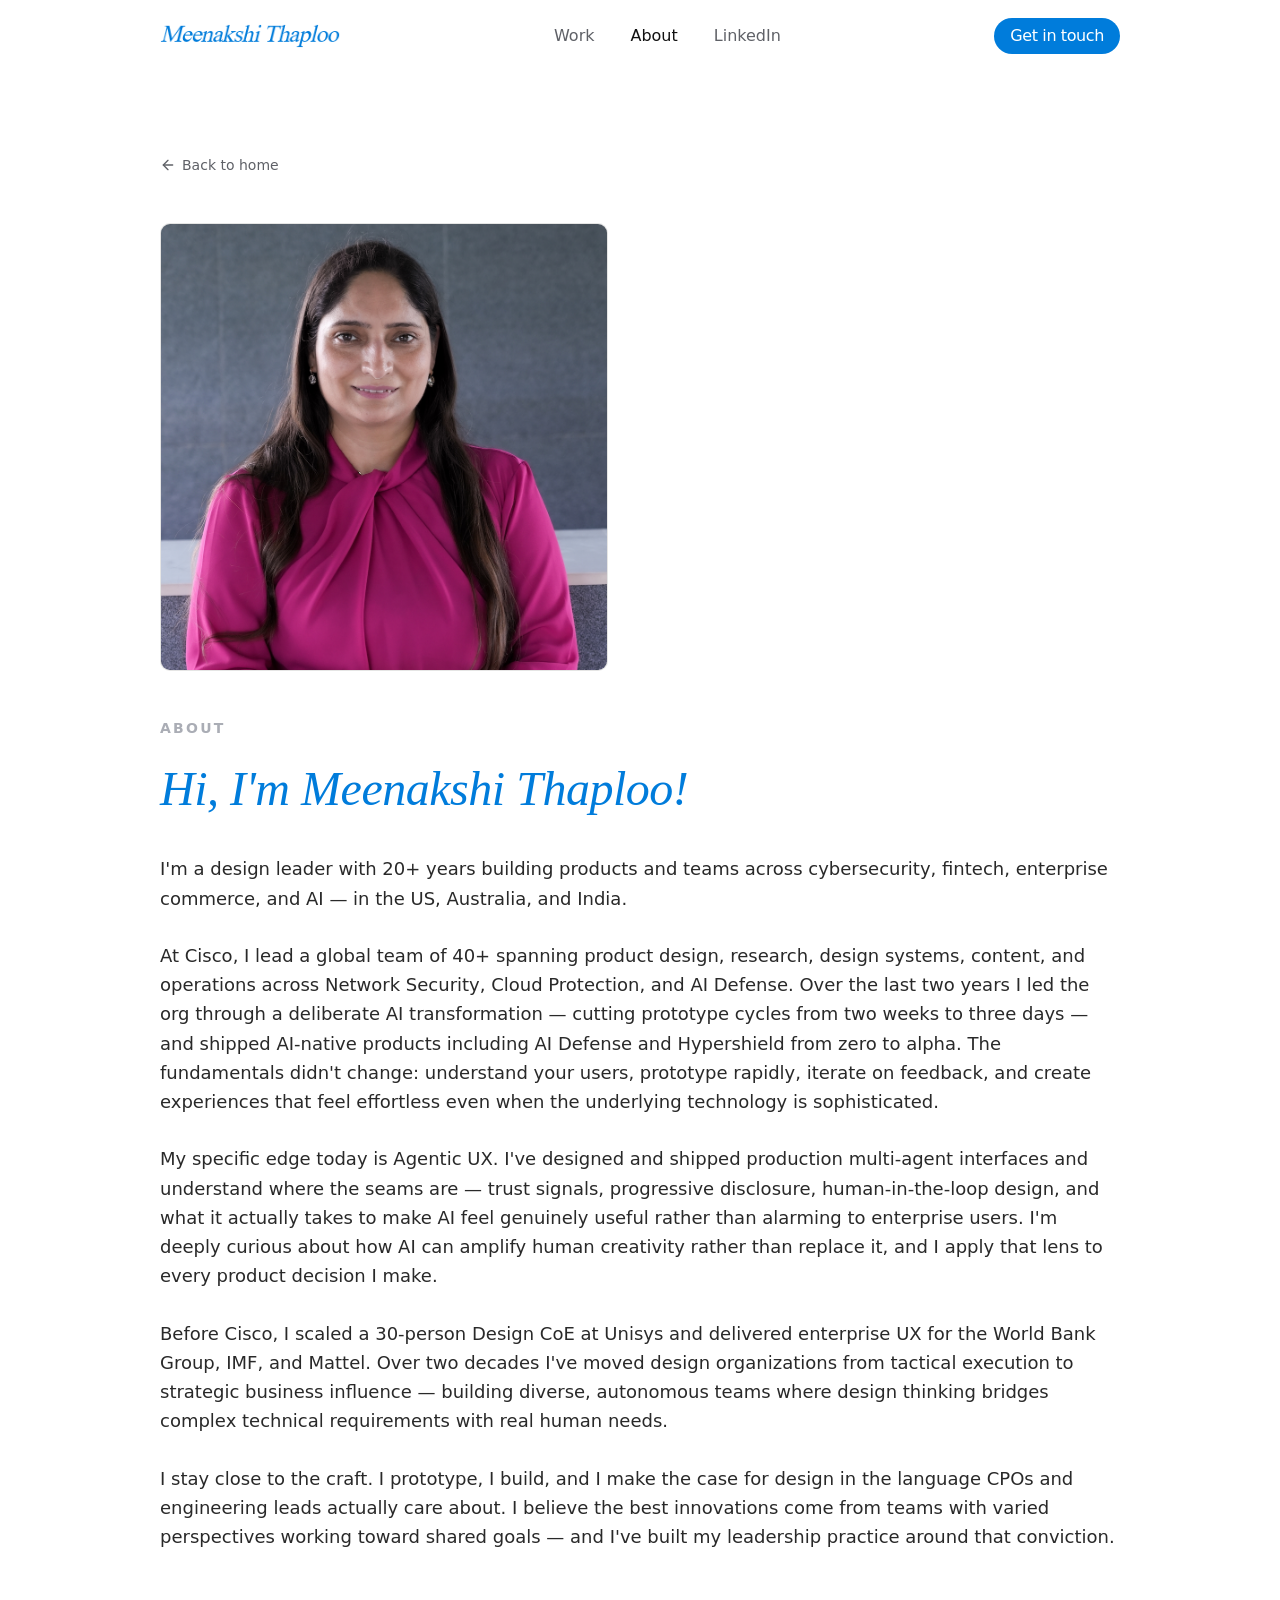
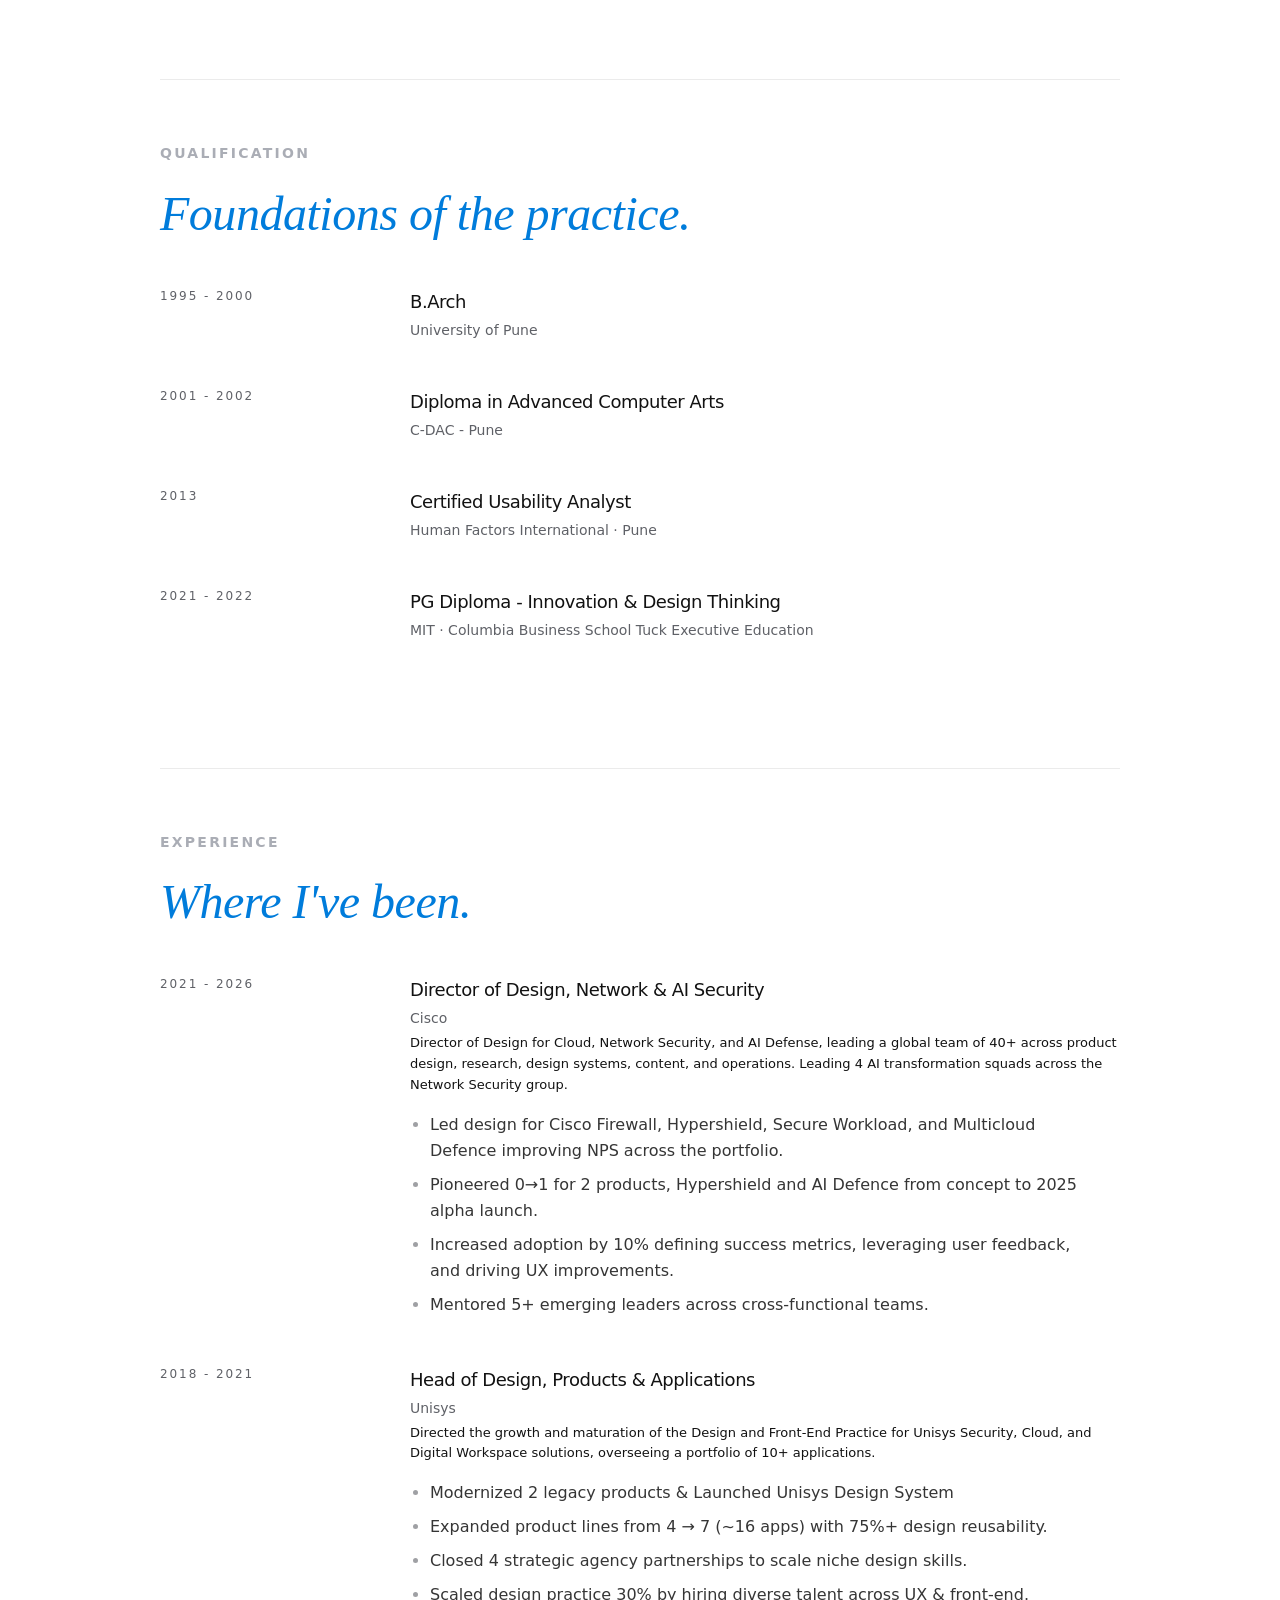
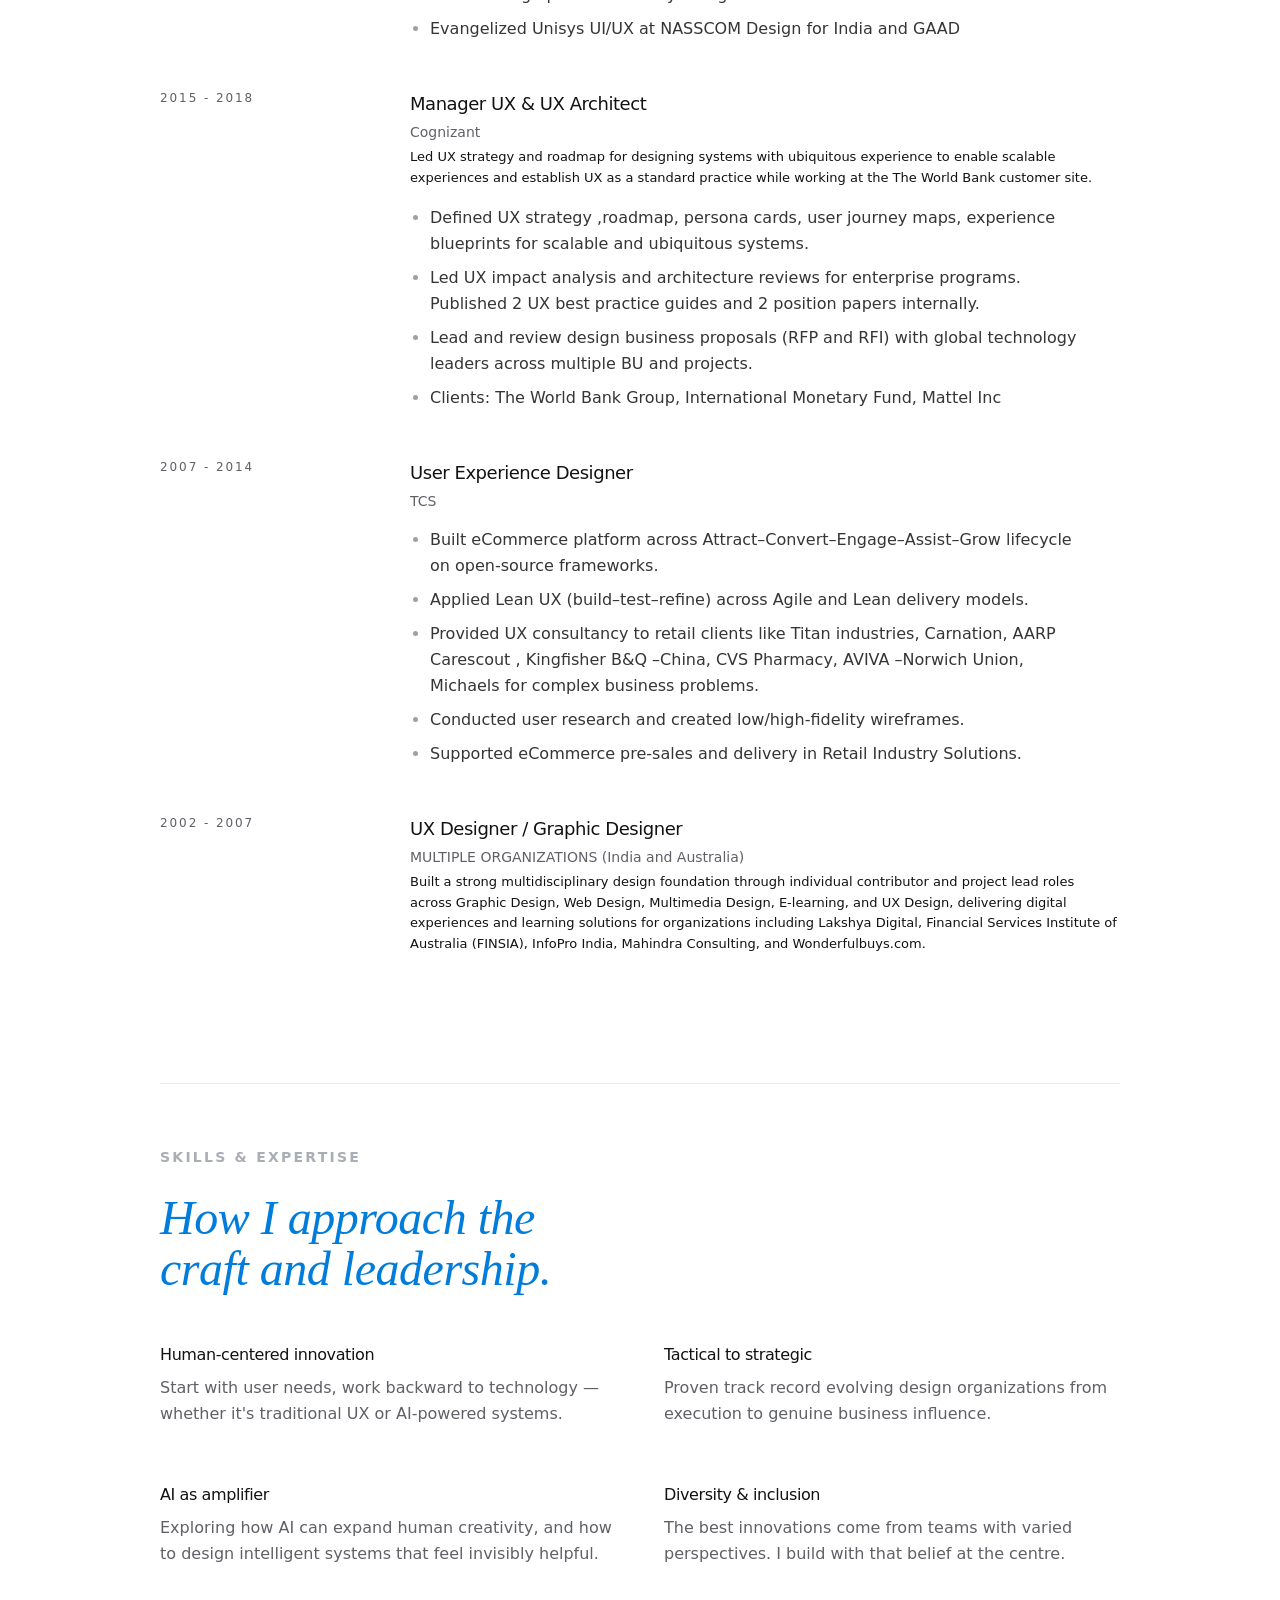
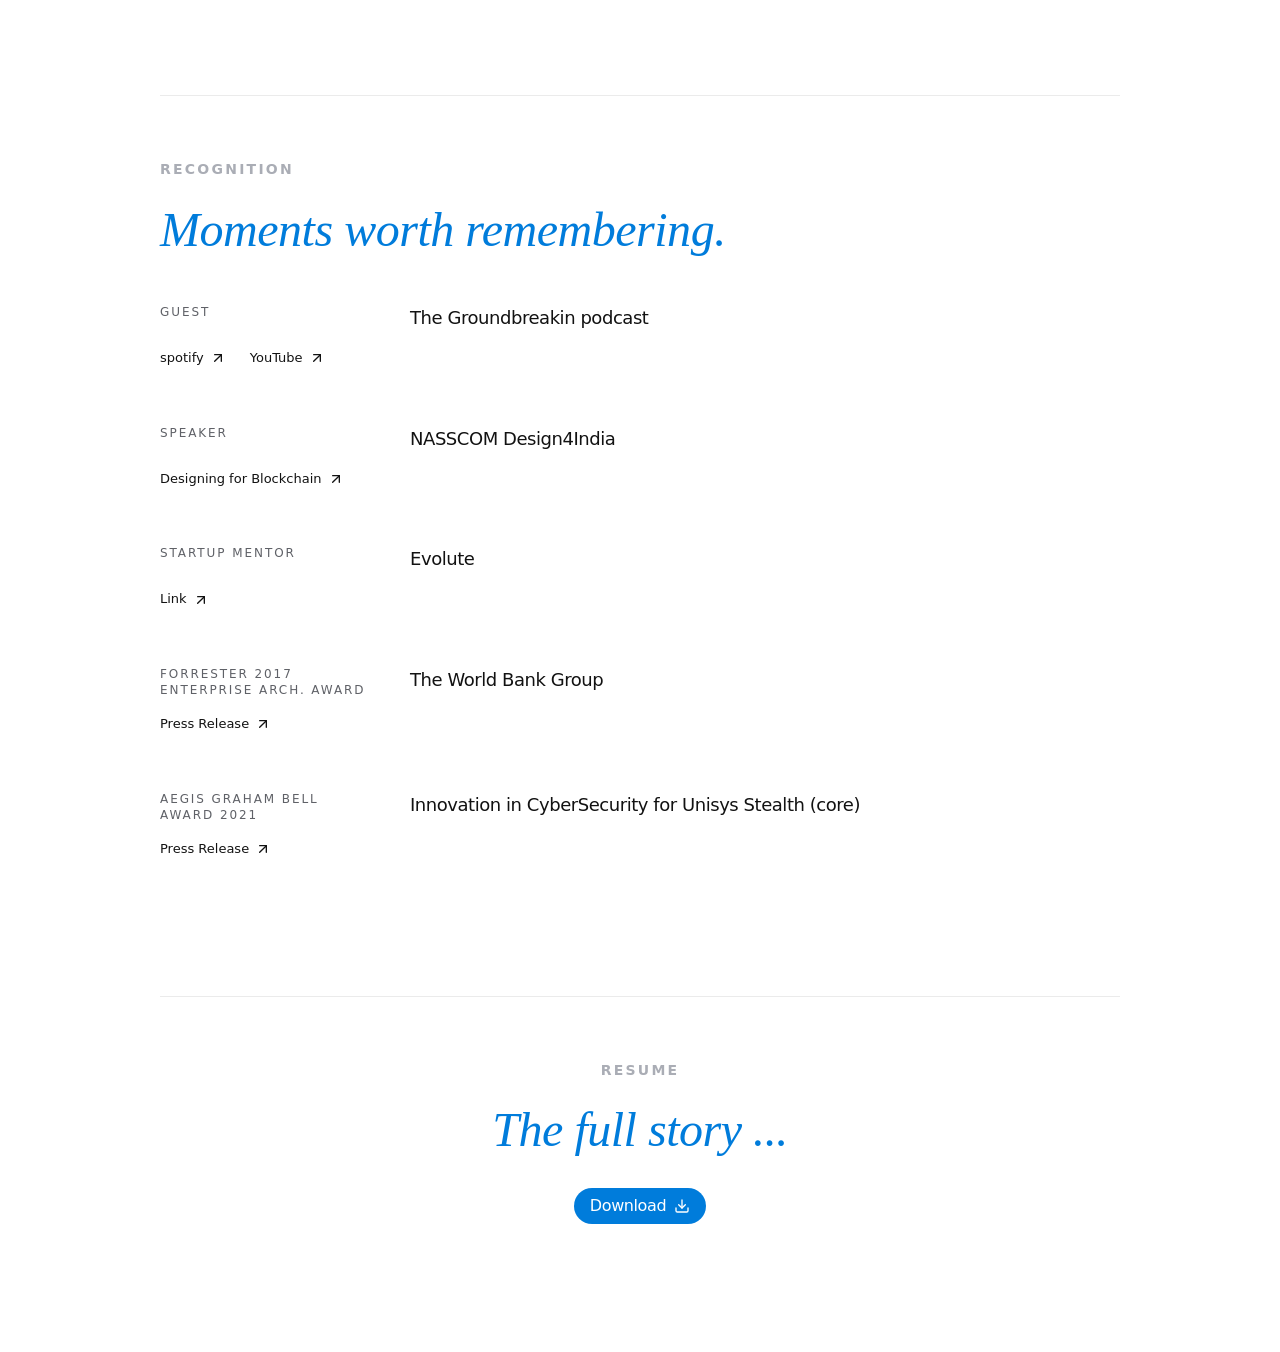
==== about.html @ efd02b39 "Baseline snapshot before case study revision" ====
<!doctype html>
<html class="__variable_6bee3b __variable_1f5468" lang="en">
  <head>
    <meta charset="utf-8" />
    <meta content="width=device-width, initial-scale=1" name="viewport" />
    <link
      data-precedence="next"
      href="./media/css/style.css"
      rel="stylesheet"
    />
    <meta
      content="#FFFFFF"
      media="(prefers-color-scheme: light)"
      name="theme-color"
    />
    <meta
      content="#FFFFFF"
      media="(prefers-color-scheme: dark)"
      name="theme-color"
    />
    <title>About · Meenakshi</title>
    <meta
      content="Meenakshi - Product Designer at Cisco. M.Des Interaction Design, IDC School of Design, IIT Bombay. Calligrapher and AI-curious designer."
      name="description"
    />
    <meta content="Meenakshi" name="author" />
    <meta
      content="UX Designer,Product Designer,Portfolio,Case Studies"
      name="keywords"
    />
    <meta content="Meenakshi" name="creator" />
    <meta content="index, follow" name="robots" />
    <meta content="index, follow, max-image-preview:large" name="googlebot" />
    <meta content="Meenakshi - UX Designer" property="og:title" />
    <meta
      content="Portfolio of a UX designer crafting thoughtful, editorial product experiences."
      property="og:description"
    />
    <meta content="https://example.com" property="og:url" />
    <meta content="en_US" property="og:locale" />
    <meta content="https://example.com/og.png" property="og:image" />
    <meta content="1200" property="og:image:width" />
    <meta content="630" property="og:image:height" />
    <meta content="website" property="og:type" />
    <meta content="summary_large_image" name="twitter:card" />
    <meta content="Meenakshi - UX Designer" name="twitter:title" />
    <meta
      content="Portfolio of a UX designer crafting thoughtful, editorial product experiences."
      name="twitter:description"
    />
    <meta content="https://example.com/og.png" name="twitter:image" />
  </head>
  <body class="min-h-screen bg-background text-foreground">
    <a
      class="sr-only focus:not-sr-only focus:fixed focus:left-4 focus:top-4 focus:z-50 focus:rounded-md focus:bg-foreground focus:px-3 focus:py-2 focus:text-body-sm focus:text-white"
      href="./index.html#main"
    >
      Skip to content
    </a>
    <header
      class="sticky top-0 z-40 w-full transition-all duration-300 border-b border-transparent bg-background"
    >
      <div
        class="mx-auto w-full px-8 sm:px-12 lg:px-16 xl:px-20 max-w-container flex h-16 items-center justify-between md:h-[72px]"
      >
        <div class="relative">
          <a
            aria-describedby="logo-tooltip"
            aria-label="Meenakshi - home"
            class="group flex items-center"
            href="./index.html"
          >
            <img
              alt="Meenakshi"
              class="h-5 w-auto select-none transition-transform duration-500 group-hover:scale-[1.03] md:h-6"
              data-nimg="1"
              decoding="async"
              height="33"
              src="./media/images/profile-name.png"
              srcset="./media/images/profile-name.png 1x, ./media/images/profile-name.png 2x"
              style="color: transparent"
              width="66"
            />
          </a>
        </div>
        <nav aria-label="Primary" class="hidden items-center gap-1 md:flex">
          <a
            class="relative rounded-full px-4 py-2 type-ui transition-colors hover:text-accent text-muted-foreground"
            href="./work.html"
          >
            Work
          </a>
          <a
            aria-current="page"
            class="relative rounded-full px-4 py-2 type-ui transition-colors hover:text-accent text-foreground"
            href="./about.html"
          >
            About
          </a>
          <a
            aria-label="LinkedIn - opens in a new tab"
            class="relative rounded-full px-4 py-2 type-ui text-muted-foreground transition-colors hover:text-accent"
            href="https://www.linkedin.com/in/meenakshi-thaploo-69605a5/"
            rel="noopener noreferrer"
            target="_blank"
          >
            LinkedIn
          </a>
        </nav>
        <div class="flex items-center gap-2">
          <a
            class="items-center justify-center gap-2 whitespace-nowrap font-medium tracking-tight ring-offset-background transition-all focus-visible:outline-none focus-visible:ring-2 focus-visible:ring-ring/40 focus-visible:ring-offset-2 disabled:pointer-events-none disabled:opacity-50 [&amp;_svg]:size-4 [&amp;_svg]:shrink-0 bg-accent text-white hover:bg-accent/90 hover:text-white active:bg-accent/85 h-9 rounded-full px-4 text-base !text-white hidden md:inline-flex"
            href="./index.html#get-in-touch"
          >
            Get in touch
          </a>
          <button
            aria-controls="mobile-nav"
            aria-expanded="false"
            aria-label="Open menu"
            class="inline-flex size-10 items-center justify-center rounded-full text-foreground hover:bg-surface md:hidden"
            type="button"
          >
            <svg
              class="lucide lucide-menu size-5"
              fill="none"
              height="24"
              stroke="currentColor"
              stroke-linecap="round"
              stroke-linejoin="round"
              stroke-width="2"
              viewbox="0 0 24 24"
              width="24"
              xmlns="http://www.w3.org/2000/svg"
            >
              <line x1="4" x2="20" y1="12" y2="12"></line>
              <line x1="4" x2="20" y1="6" y2="6"></line>
              <line x1="4" x2="20" y1="18" y2="18"></line>
            </svg>
          </button>
        </div>
      </div>
      <div id="mobile-nav" class="hidden absolute top-full left-0 w-full bg-background border-b border-border flex-col py-4 px-8 shadow-lg z-50 md:hidden">
        <a class="py-3 text-base font-medium text-foreground hover:text-accent transition-colors" href="./work.html">Work</a>
        <a class="py-3 text-base font-medium text-foreground hover:text-accent transition-colors" href="./about.html">About</a>
        <a class="py-3 text-base font-medium text-foreground hover:text-accent transition-colors" href="https://www.linkedin.com/in/meenakshi-thaploo-69605a5/" rel="noopener noreferrer" rel="noopener noreferrer" target="_blank">LinkedIn</a>
        <a class="py-3 text-base font-medium text-foreground hover:text-accent transition-colors" href="./index.html#get-in-touch">Get in touch</a>
      </div>
    </header>
    <main class="relative" id="main">
      <!-- About -->
      <section class="section pt-12 sm:pt-16 lg:pt-20">
        <div
          class="mx-auto w-full px-8 sm:px-12 lg:px-16 xl:px-20 max-w-container"
        >
          <a
            class="group inline-flex items-center gap-1.5 text-sm text-muted-foreground transition-colors hover:text-foreground mb-12"
            href="./index.html"
          >
            <svg
              aria-hidden="true"
              class="lucide lucide-arrow-left size-4 transition-transform duration-300 group-hover:-translate-x-0.5"
              fill="none"
              height="24"
              stroke="currentColor"
              stroke-linecap="round"
              stroke-linejoin="round"
              stroke-width="2"
              viewbox="0 0 24 24"
              width="24"
              xmlns="http://www.w3.org/2000/svg"
            >
              <path d="m12 19-7-7 7-7"></path>
              <path d="M19 12H5"></path>
            </svg>
            <span class="link-underline">Back to home</span>
          </a>
          <div class="">
            <figure
              class="relative aspect-square w-full max-w-md overflow-hidden rounded-md border border-border bg-surface"
            >
              <img
                alt="Portrait of Meenakshi"
                class="object-cover object-top"
                data-nimg="fill"
                decoding="async"
                sizes="(min-width: 768px) 28rem, 100vw"
                src="./media/images/profile-pic.jpg"
                srcset="
                  ./media/images/profile-pic.jpg  640w,
                  ./media/images/profile-pic.jpg  750w,
                  ./media/images/profile-pic.jpg  828w,
                  ./media/images/profile-pic.jpg 1080w,
                  ./media/images/profile-pic.jpg 1200w,
                  ./media/images/profile-pic.jpg 1920w,
                  ./media/images/profile-pic.jpg 2048w,
                  ./media/images/profile-pic.jpg 3840w
                "
                style="
                  position: absolute;
                  height: 100%;
                  width: 100%;
                  left: 0;
                  top: 0;
                  right: 0;
                  bottom: 0;
                  color: transparent;
                "
              />
            </figure>
          </div>
          <header class="mt-12">
            <p class="eyebrow">About</p>
            <h1 class="type-editorial-heading mt-6 max-w-3xl text-balance">
              Hi, I'm Meenakshi Thaploo!
            </h1>
          </header>
          <div class="mt-10">
            <div class="space-y-7 text-foreground/90 text-pretty">
              <p class="text-lg leading-relaxed">
                I'm a design leader with 20+ years building products and teams across cybersecurity, fintech, enterprise commerce, and AI — in the US, Australia, and India.
              </p>
              <p class="text-lg leading-relaxed">
                At Cisco, I lead a global team of 40+ spanning product design, research, design systems, content, and operations across Network Security, Cloud Protection, and AI Defense. Over the last two years I led the org through a deliberate AI transformation — cutting prototype cycles from two weeks to three days — and shipped AI-native products including AI Defense and Hypershield from zero to alpha. The fundamentals didn't change: understand your users, prototype rapidly, iterate on feedback, and create experiences that feel effortless even when the underlying technology is sophisticated.
              </p>
              <p class="text-lg leading-relaxed">
                My specific edge today is Agentic UX. I've designed and shipped production multi-agent interfaces and understand where the seams are — trust signals, progressive disclosure, human-in-the-loop design, and what it actually takes to make AI feel genuinely useful rather than alarming to enterprise users. I'm deeply curious about how AI can amplify human creativity rather than replace it, and I apply that lens to every product decision I make.
              </p>
              <p class="text-lg leading-relaxed">
                Before Cisco, I scaled a 30-person Design CoE at Unisys and delivered enterprise UX for the World Bank Group, IMF, and Mattel. Over two decades I've moved design organizations from tactical execution to strategic business influence — building diverse, autonomous teams where design thinking bridges complex technical requirements with real human needs.
              </p>
              <p class="text-lg leading-relaxed">
                I stay close to the craft. I prototype, I build, and I make the case for design in the language CPOs and engineering leads actually care about. I believe the best innovations come from teams with varied perspectives working toward shared goals — and I've built my leadership practice around that conviction.
              </p>
            </div>
          </div>
        </div>
      </section>
      <!-- Qualification -->
      <section aria-labelledby="about-qualification-heading" class="section pt-0">
        <div class="mx-auto w-full px-8 sm:px-12 lg:px-16 xl:px-20 max-w-container">
          <div>
            <div aria-hidden="true" class="hairline mb-16"></div>
            <p class="eyebrow">Qualification</p>
            <h2
              class="type-editorial-heading mt-6 max-w-3xl text-balance"
              id="about-qualification-heading"
            >
              Foundations of the practice.
            </h2>
          </div>
          <ul class="mt-12 space-y-10 md:space-y-12" role="list">
            <div>
              <li class="grid gap-2 md:grid-cols-12 md:gap-x-10">
                <div class="md:col-span-3">
                  <p
                    class="text-xs uppercase tracking-eyebrow text-muted-foreground"
                  >
                    1995 - 2000
                  </p>
                </div>
                <div class="md:col-span-9">
                  <p class="text-lg font-medium tracking-tight text-foreground">
                    B.Arch
                  </p>
                  <p class="mt-1 text-sm text-muted-foreground">
                    University of Pune
                  </p>
                </div>
              </li>
            </div>
            <div>
              <li class="grid gap-2 md:grid-cols-12 md:gap-x-10">
                <div class="md:col-span-3">
                  <p class="text-xs uppercase tracking-eyebrow text-muted-foreground">
                    2001 - 2002
                  </p>
                </div>
                <div class="md:col-span-9">
                  <p class="text-lg font-medium tracking-tight text-foreground">
                    Diploma in Advanced Computer Arts
                  </p>
                  <p class="mt-1 text-sm text-muted-foreground">
                    C-DAC - Pune
                  </p>
                </div>
              </li>
            </div>
            <div>
              <li class="grid gap-2 md:grid-cols-12 md:gap-x-10">
                <div class="md:col-span-3">
                  <p class="text-xs uppercase tracking-eyebrow text-muted-foreground">
                    2013
                  </p>
                </div>
                <div class="md:col-span-9">
                  <p class="text-lg font-medium tracking-tight text-foreground">
                    Certified Usability Analyst
                  </p>
                  <p class="mt-1 text-sm text-muted-foreground">
                    Human Factors International · Pune
                  </p>
                </div>
              </li>
            </div>
            <div>
              <li class="grid gap-2 md:grid-cols-12 md:gap-x-10">
                <div class="md:col-span-3">
                  <p class="text-xs uppercase tracking-eyebrow text-muted-foreground">
                    2021 - 2022
                  </p>
                </div>
                <div class="md:col-span-9">
                  <p class="text-lg font-medium tracking-tight text-foreground">
                    PG Diploma - Innovation & Design Thinking
                  </p>
                  <p class="mt-1 text-sm text-muted-foreground">
                    MIT · Columbia Business School Tuck Executive Education
                  </p>
                </div>
              </li>
            </div>
          </ul>
        </div>
      </section>
      <!-- Experience -->
      <section aria-labelledby="about-experience-heading" class="section pt-0">
        <div
          class="mx-auto w-full px-8 sm:px-12 lg:px-16 xl:px-20 max-w-container"
        >
          <div class="">
            <div aria-hidden="true" class="hairline mb-16"></div>
            <p class="eyebrow">Experience</p>
            <h2
              class="type-editorial-heading mt-6 max-w-3xl text-balance"
              id="about-experience-heading"
            >
              Where I've been.
            </h2>
          </div>
          <ul class="mt-12 space-y-10 md:space-y-12" role="list">
            <div class="">
              <li class="grid gap-2 md:grid-cols-12 md:gap-x-10">
                <div class="md:col-span-3">
                  <p class="text-xs uppercase tracking-eyebrow text-muted-foreground">
                    2021 - 2026
                  </p>
                </div>
                <div class="md:col-span-9">
                  <p class="text-lg font-medium tracking-tight text-foreground">
                    Director of Design, Network & AI Security
                  </p>
                  <p class="mt-1 text-sm text-muted-foreground">
                    Cisco
                  </p>
                  <p style="font-size: small; margin-top: 5px; ">
                    Director of Design for Cloud, Network Security, and AI Defense, leading a global 
                    team of 40+ across product design, research, design systems, content, and 
                    operations. Leading 4 AI transformation squads across the Network Security 
                    group.
                  </p>
                  <ul
                    class="mt-4 max-w-2xl list-disc space-y-2 pl-5 text-base leading-relaxed text-foreground/85 marker:text-muted-foreground/60"
                  >
                    <li>
                      Led design for Cisco Firewall, Hypershield, Secure Workload, and Multicloud Defence improving NPS across the portfolio.
                    </li>
                    <li>
                      Pioneered 0→1 for 2 products, Hypershield and AI Defence from concept to 2025 alpha launch.
                    </li>
                    <li>
                      Increased adoption by 10% defining success metrics, leveraging user feedback, and driving UX improvements.
                    </li>
                    <li>
                      Mentored 5+ emerging leaders across cross-functional teams.
                    </li>
                  </ul>
                </div>
              </li>
            </div>
            <div class="">
              <li class="grid gap-2 md:grid-cols-12 md:gap-x-10">
                <div class="md:col-span-3">
                  <p class="text-xs uppercase tracking-eyebrow text-muted-foreground">
                    2018 - 2021
                  </p>
                </div>
                <div class="md:col-span-9">
                  <p class="text-lg font-medium tracking-tight text-foreground">
                    Head of Design, Products & Applications
                  </p>
                  <p class="mt-1 text-sm text-muted-foreground">
                    Unisys
                  </p>
                  <p style="font-size: small; margin-top: 5px;">
                    Directed the growth and maturation of the Design and Front-End Practice for Unisys Security, Cloud, and Digital Workspace solutions, overseeing a portfolio of 10+ applications. 
                  </p>
                  <ul
                    class="mt-4 max-w-2xl list-disc space-y-2 pl-5 text-base leading-relaxed text-foreground/85 marker:text-muted-foreground/60"
                  >
                    <li>Modernized 2 legacy products & Launched Unisys Design System</li>
                    <li>Expanded product lines from 4 → 7 (~16 apps) with 75%+ design reusability.</li>
                    <li>Closed 4 strategic agency partnerships to scale niche design skills.</li>
                    <li>Scaled design practice 30% by hiring diverse talent across UX & front-end.</li>
                    <li>Evangelized Unisys UI/UX at NASSCOM Design for India and GAAD</li>
                  </ul>
                </div>
              </li>
            </div>
            <div class="">
              <li class="grid gap-2 md:grid-cols-12 md:gap-x-10">
                <div class="md:col-span-3">
                  <p class="text-xs uppercase tracking-eyebrow text-muted-foreground">
                    2015 - 2018
                  </p>
                </div>
                <div class="md:col-span-9">
                  <p class="text-lg font-medium tracking-tight text-foreground">
                    Manager UX & UX Architect
                  </p>
                  <p class="mt-1 text-sm text-muted-foreground">
                    Cognizant
                  </p>
                  <p style="font-size: small; margin-top: 5px;">
                    Led UX strategy and roadmap for designing systems with ubiquitous experience to enable scalable experiences and establish UX as a standard practice while working at the The World Bank customer site.
                  </p>
                  <ul
                    class="mt-4 max-w-2xl list-disc space-y-2 pl-5 text-base leading-relaxed text-foreground/85 marker:text-muted-foreground/60"
                  >
                    <li>Defined UX strategy ,roadmap, persona cards, user journey maps, experience blueprints for scalable and ubiquitous systems.</li>
                    <li>Led UX impact analysis and architecture reviews for enterprise programs. Published 2 UX best practice guides and 2 position papers internally.</li>
                    <li>Lead and review design business proposals (RFP and RFI) with global technology leaders across multiple BU and projects.</li>
                    <li>Clients: The World Bank Group, International Monetary Fund, Mattel Inc</li>
                  </ul>
                </div>
              </li>
            </div>
            <div class="">
              <li class="grid gap-2 md:grid-cols-12 md:gap-x-10">
                <div class="md:col-span-3">
                  <p class="text-xs uppercase tracking-eyebrow text-muted-foreground">
                    2007 - 2014
                  </p>
                </div>
                <div class="md:col-span-9">
                  <p class="text-lg font-medium tracking-tight text-foreground">
                    User Experience Designer
                  </p>
                  <p class="mt-1 text-sm text-muted-foreground">
                    TCS
                  </p>
                  <ul
                    class="mt-4 max-w-2xl list-disc space-y-2 pl-5 text-base leading-relaxed text-foreground/85 marker:text-muted-foreground/60"
                  >
                    <li>Built eCommerce platform across Attract–Convert–Engage–Assist–Grow lifecycle on open-source frameworks. </li>
                    <li>Applied Lean UX (build–test–refine) across Agile and Lean delivery models.</li>
                    <li>Provided UX consultancy to retail clients like Titan industries, Carnation, AARP Carescout , Kingfisher B&Q –China, CVS Pharmacy, AVIVA –Norwich Union, Michaels for complex business problems. </li>
                    <li>Conducted user research and created low/high-fidelity wireframes.</li>
                    <li>Supported eCommerce pre-sales and delivery in Retail Industry Solutions.</li>
                  </ul>
                </div>
              </li>
            </div>
            <div class="">
              <li class="grid gap-2 md:grid-cols-12 md:gap-x-10">
                <div class="md:col-span-3">
                  <p class="text-xs uppercase tracking-eyebrow text-muted-foreground">
                    2002 - 2007
                  </p>
                </div>
                <div class="md:col-span-9">
                  <p class="text-lg font-medium tracking-tight text-foreground">
                    UX Designer / Graphic Designer
                  </p>
                  <p class="mt-1 text-sm text-muted-foreground">
                    MULTIPLE ORGANIZATIONS (India and Australia)
                  </p>
                  <p style="font-size: small; margin-top: 5px;">
                    Built a strong multidisciplinary design foundation through individual 
                    contributor and project lead roles across Graphic Design, Web Design, 
                    Multimedia Design, E-learning, and UX Design, delivering digital experiences 
                    and learning solutions for organizations including Lakshya Digital, Financial 
                    Services Institute of Australia (FINSIA), InfoPro India, Mahindra Consulting, and 
                    Wonderfulbuys.com.
                  </p>
                </div>
              </li>
            </div>
          </ul>
        </div>
      </section>
      <!-- Skills -->
      <section aria-labelledby="about-skills-heading" class="section pt-0">
        <div
          class="mx-auto w-full px-8 sm:px-12 lg:px-16 xl:px-20 max-w-container"
        >
          <div class="">
            <div aria-hidden="true" class="hairline mb-16"></div>
            <p class="eyebrow">Skills &amp; Expertise</p>
            <h2
              class="type-editorial-heading mt-6 max-w-3xl text-balance"
              id="about-skills-heading"
            >
              How I approach the craft and leadership.
            </h2>
          </div>
          <ul
            class="mt-12 grid gap-x-12 gap-y-10 md:grid-cols-2 md:gap-y-14"
            role="list"
          >
            <div class="h-full">
              <li>
                <h3 class="text-base font-medium text-foreground tracking-tight" >
                  Human-centered innovation
                </h3>
                <p class="mt-2 text-base leading-relaxed text-muted-foreground text-pretty" >
                  Start with user needs, work backward to technology — whether it's traditional UX or AI-powered systems.
                </p>
              </li>
            </div>
            <div class="h-full">
              <li>
                <h3 class="text-base font-medium text-foreground tracking-tight" >
                  Tactical to strategic
                </h3>
                <p class="mt-2 text-base leading-relaxed text-muted-foreground text-pretty" >
                  Proven track record evolving design organizations from execution to genuine business influence.
                </p>
              </li>
            </div>
            <div class="h-full">
              <li>
                <h3 class="text-base font-medium text-foreground tracking-tight" >
                  AI as amplifier
                </h3>
                <p class="mt-2 text-base leading-relaxed text-muted-foreground text-pretty" >
                  Exploring how AI can expand human creativity, and how to design intelligent systems that feel invisibly helpful.
                </p>
              </li>
            </div>
            <div class="h-full">
              <li>
                <h3 class="text-base font-medium text-foreground tracking-tight" >
                  Diversity & inclusion
                </h3>
                <p class="mt-2 text-base leading-relaxed text-muted-foreground text-pretty" >
                  The best innovations come from teams with varied perspectives. I build with that belief at the centre.
                </p>
              </li>
            </div>
          </ul>
        </div>
      </section>
      <!-- Recognition -->
      <section aria-labelledby="about-recognition-heading" class="section pt-0">
        <div
          class="mx-auto w-full px-8 sm:px-12 lg:px-16 xl:px-20 max-w-container"
        >
          <div class="">
            <div aria-hidden="true" class="hairline mb-16"></div>
            <p class="eyebrow">Recognition</p>
            <h2
              class="type-editorial-heading mt-6 max-w-3xl text-balance"
              id="about-recognition-heading"
            >
              Moments worth remembering.
            </h2>
          </div>
          <ul class="mt-12 space-y-10 md:space-y-12" role="list">
              <li class="grid gap-2 md:grid-cols-12 md:gap-x-10">
                <div class="md:col-span-3">
                  <p class="text-xs uppercase tracking-eyebrow text-muted-foreground">
                    Guest
                  </p>
                </div>
                <div class="md:col-span-9">
                  <p class="text-lg font-medium tracking-tight text-foreground">
                    The Groundbreakin podcast
                  </p>
                </div>
                <ul class="flex flex-wrap gap-x-6 gap-y-2 md:col-span-12">
                  <li>
                    <a
                      aria-label="Link opens in a new tab"
                      class="group flex items-center gap-1.5 py-2 type-ui transition-colors hover:text-accent"
                      href="https://open.spotify.com/episode/14E4MvpOvY8UXb9n0kEbYt"
                      rel="noopener noreferrer"
                      target="_blank"
                    >
                      <span class="type-ui" style="font-size: small">spotify</span>
                      <svg
                        aria-hidden="true"
                        class="lucide lucide-arrow-up-right size-4 shrink-0 transition-transform duration-300 group-hover:translate-x-0.5 group-hover:-translate-y-0.5"
                        fill="none"
                        height="24"
                        stroke="currentColor"
                        stroke-linecap="round"
                        stroke-linejoin="round"
                        stroke-width="2"
                        viewbox="0 0 24 24"
                        width="24"
                        xmlns="http://www.w3.org/2000/svg"
                      >
                        <path d="M7 7h10v10"></path>
                        <path d="M7 17 17 7"></path>
                      </svg>
                    </a>
                  </li>
                  <li>
                    <a
                      aria-label="Link opens in a new tab"
                      class="group flex items-center gap-1.5 py-2 type-ui transition-colors hover:text-accent"
                      href="youtube.com/watch?v=y0sq6lFrq50"
                      rel="noopener noreferrer"
                      target="_blank"
                    >
                      <span class="type-ui" style="font-size: small">YouTube</span>
                      <svg
                        aria-hidden="true"
                        class="lucide lucide-arrow-up-right size-4 shrink-0 transition-transform duration-300 group-hover:translate-x-0.5 group-hover:-translate-y-0.5"
                        fill="none"
                        height="24"
                        stroke="currentColor"
                        stroke-linecap="round"
                        stroke-linejoin="round"
                        stroke-width="2"
                        viewbox="0 0 24 24"
                        width="24"
                        xmlns="http://www.w3.org/2000/svg"
                      >
                        <path d="M7 7h10v10"></path>
                        <path d="M7 17 17 7"></path>
                      </svg>
                    </a>
                  </li>
                </ul>
              </li>
              <li class="grid gap-2 md:grid-cols-12 md:gap-x-10">
                <div class="md:col-span-3">
                  <p class="text-xs uppercase tracking-eyebrow text-muted-foreground">
                    Speaker
                  </p>
                </div>
                <div class="md:col-span-9">
                  <p class="text-lg font-medium tracking-tight text-foreground">
                    NASSCOM Design4India
                  </p>
                </div>
                <ul class="flex flex-wrap gap-x-6 gap-y-2 md:col-span-12">
                  <li>
                    <a
                      aria-label="Link opens in a new tab"
                      class="group flex items-center gap-1.5 py-2 type-ui transition-colors hover:text-accent"
                      href="https://www.slideshare.net/slideshow/nasscom-design4india-design-summit-awards-2019-designing-for-blockchain-menakshi-thaploo/181847716"
                      rel="noopener noreferrer"
                      target="_blank"
                    >
                      <span class="type-ui" style="font-size: small">Designing for Blockchain</span>
                      <svg
                        aria-hidden="true"
                        class="lucide lucide-arrow-up-right size-4 shrink-0 transition-transform duration-300 group-hover:translate-x-0.5 group-hover:-translate-y-0.5"
                        fill="none"
                        height="24"
                        stroke="currentColor"
                        stroke-linecap="round"
                        stroke-linejoin="round"
                        stroke-width="2"
                        viewbox="0 0 24 24"
                        width="24"
                        xmlns="http://www.w3.org/2000/svg"
                      >
                        <path d="M7 7h10v10"></path>
                        <path d="M7 17 17 7"></path>
                      </svg>
                    </a>
                  </li>
                </ul>
              </li>
              <li class="grid gap-2 md:grid-cols-12 md:gap-x-10">
                <div class="md:col-span-3">
                  <p class="text-xs uppercase tracking-eyebrow text-muted-foreground">
                    Startup Mentor
                  </p>
                </div>
                <div class="md:col-span-9">
                  <p class="text-lg font-medium tracking-tight text-foreground">
                    Evolute
                  </p>
                </div>
                <ul class="flex flex-wrap gap-x-6 gap-y-2 md:col-span-12">
                  <li>
                    <a
                      aria-label="Link opens in a new tab"
                      class="group flex items-center gap-1.5 py-2 type-ui transition-colors hover:text-accent"
                      href="https://ramaiah-evolute.com/"
                      rel="noopener noreferrer"
                      target="_blank"
                    >
                      <span class="type-ui" style="font-size: small">Link</span>
                      <svg
                        aria-hidden="true"
                        class="lucide lucide-arrow-up-right size-4 shrink-0 transition-transform duration-300 group-hover:translate-x-0.5 group-hover:-translate-y-0.5"
                        fill="none"
                        height="24"
                        stroke="currentColor"
                        stroke-linecap="round"
                        stroke-linejoin="round"
                        stroke-width="2"
                        viewbox="0 0 24 24"
                        width="24"
                        xmlns="http://www.w3.org/2000/svg"
                      >
                        <path d="M7 7h10v10"></path>
                        <path d="M7 17 17 7"></path>
                      </svg>
                    </a>
                  </li>
                </ul>
              </li>
              <li class="grid gap-2 md:grid-cols-12 md:gap-x-10">
                <div class="md:col-span-3">
                  <p class="text-xs uppercase tracking-eyebrow text-muted-foreground">
                    Forrester 2017 Enterprise Arch. Award
                  </p>
                </div>
                <div class="md:col-span-9">
                  <p class="text-lg font-medium tracking-tight text-foreground">
                    The World Bank Group
                  </p>
                </div>

                <ul class="flex flex-wrap gap-x-6 gap-y-2 md:col-span-12">
                  <li>
                    <a
                      aria-label="Link opens in a new tab"
                      class="group flex items-center gap-1.5 py-2 type-ui transition-colors hover:text-accent"
                      href="https://www.forrester.com/blogs/the-2017-enterprise-architecture-awards/"
                      rel="noopener noreferrer"
                      target="_blank"
                    >
                      <span class="type-ui" style="font-size: small">Press Release</span>
                      <svg
                        aria-hidden="true"
                        class="lucide lucide-arrow-up-right size-4 shrink-0 transition-transform duration-300 group-hover:translate-x-0.5 group-hover:-translate-y-0.5"
                        fill="none"
                        height="24"
                        stroke="currentColor"
                        stroke-linecap="round"
                        stroke-linejoin="round"
                        stroke-width="2"
                        viewbox="0 0 24 24"
                        width="24"
                        xmlns="http://www.w3.org/2000/svg"
                      >
                        <path d="M7 7h10v10"></path>
                        <path d="M7 17 17 7"></path>
                      </svg>
                    </a>
                  </li>
                </ul>

              </li>

              <li class="grid gap-2 md:grid-cols-12 md:gap-x-10">
                <div class="md:col-span-3">
                  <p class="text-xs uppercase tracking-eyebrow text-muted-foreground">
                    Aegis Graham Bell Award 2021
                  </p>
                </div>
                <div class="md:col-span-9">
                  <p class="text-lg font-medium tracking-tight text-foreground">
                    <span>
                      Innovation in CyberSecurity for Unisys Stealth (core)
                    </span>
                  </p>
                </div>
                <ul class="flex flex-wrap gap-x-6 gap-y-2 md:col-span-12">
                  <li>
                    <a
                      aria-label="Link opens in a new tab"
                      class="group flex items-center gap-1.5 py-2 type-ui transition-colors hover:text-accent"
                      href="https://www.unisys.com/news-release/unisys-stealth-wins-the-aegis-graham-bell-award-for-innovation-in-cyber-security/"
                      rel="noopener noreferrer"
                      target="_blank"
                    >
                      <span class="type-ui" style="font-size: small">Press Release</span>
                      <svg
                        aria-hidden="true"
                        class="lucide lucide-arrow-up-right size-4 shrink-0 transition-transform duration-300 group-hover:translate-x-0.5 group-hover:-translate-y-0.5"
                        fill="none"
                        height="24"
                        stroke="currentColor"
                        stroke-linecap="round"
                        stroke-linejoin="round"
                        stroke-width="2"
                        viewbox="0 0 24 24"
                        width="24"
                        xmlns="http://www.w3.org/2000/svg"
                      >
                        <path d="M7 7h10v10"></path>
                        <path d="M7 17 17 7"></path>
                      </svg>
                    </a>
                  </li>
                </ul>
              </li>

          </ul>
        </div>
      </section>
      <!-- Resume -->
      <section class="section pt-0">
        <div class="mx-auto w-full px-8 sm:px-12 lg:px-16 xl:px-20 max-w-container">
          <div aria-hidden="true" class="hairline mb-16"></div>
          <div class="flex flex-col items-center text-center">
            <p class="eyebrow">Resume</p>
            <p class="type-editorial-heading mt-6 max-w-3xl text-balance">
              The full story ...
            </p>
            <a
              aria-label="Download Meenakshi's rÃ©sumÃ© as a PDF"
              class="inline-flex items-center justify-center gap-2 whitespace-nowrap font-medium tracking-tight ring-offset-background transition-all focus-visible:outline-none focus-visible:ring-2 focus-visible:ring-ring/40 focus-visible:ring-offset-2 disabled:pointer-events-none disabled:opacity-50 [&amp;_svg]:size-4 [&amp;_svg]:shrink-0 bg-accent text-white hover:bg-accent/90 hover:text-white active:bg-accent/85 h-9 rounded-full px-4 text-base !text-white mt-8"
              download="Meenakshi-Resume.pdf"
              href="media/pdf/resume-meenakshi.pdf"
            >
              Download
              <svg
                aria-hidden="true"
                class="lucide lucide-download size-4"
                fill="none"
                height="24"
                stroke="currentColor"
                stroke-linecap="round"
                stroke-linejoin="round"
                stroke-width="2"
                viewbox="0 0 24 24"
                width="24"
                xmlns="http://www.w3.org/2000/svg"
              >
                <path d="M21 15v4a2 2 0 0 1-2 2H5a2 2 0 0 1-2-2v-4"></path>
                <polyline points="7 10 12 15 17 10"></polyline>
                <line x1="12" x2="12" y1="15" y2="3"></line>
              </svg>
            </a>
          </div>
        </div>
      </section>
    </main>
    <script src="./media/js/menu.js"></script>
  </body>
</html>
---- media/css/style.css ----
@font-face{font-family:Poppins;font-style:normal;font-weight:400;font-display:swap;src:url(/_next/static/media/034d78ad42e9620c-s.woff2) format("woff2");unicode-range:u+0900-097f,u+1cd0-1cf9,u+200c-200d,u+20a8,u+20b9,u+20f0,u+25cc,u+a830-a839,u+a8e0-a8ff,u+11b00-11b09}@font-face{font-family:Poppins;font-style:normal;font-weight:400;font-display:swap;src:url(/_next/static/media/fe0777f1195381cb-s.woff2) format("woff2");unicode-range:u+0100-02ba,u+02bd-02c5,u+02c7-02cc,u+02ce-02d7,u+02dd-02ff,u+0304,u+0308,u+0329,u+1d00-1dbf,u+1e00-1e9f,u+1ef2-1eff,u+2020,u+20a0-20ab,u+20ad-20c0,u+2113,u+2c60-2c7f,u+a720-a7ff}@font-face{font-family:Poppins;font-style:normal;font-weight:400;font-display:swap;src:url(/_next/static/media/eafabf029ad39a43-s.p.woff2) format("woff2");unicode-range:u+00??,u+0131,u+0152-0153,u+02bb-02bc,u+02c6,u+02da,u+02dc,u+0304,u+0308,u+0329,u+2000-206f,u+20ac,u+2122,u+2191,u+2193,u+2212,u+2215,u+feff,u+fffd}@font-face{font-family:Poppins;font-style:normal;font-weight:500;font-display:swap;src:url(/_next/static/media/db911767852bc875-s.woff2) format("woff2");unicode-range:u+0900-097f,u+1cd0-1cf9,u+200c-200d,u+20a8,u+20b9,u+20f0,u+25cc,u+a830-a839,u+a8e0-a8ff,u+11b00-11b09}@font-face{font-family:Poppins;font-style:normal;font-weight:500;font-display:swap;src:url(/_next/static/media/f10b8e9d91f3edcb-s.woff2) format("woff2");unicode-range:u+0100-02ba,u+02bd-02c5,u+02c7-02cc,u+02ce-02d7,u+02dd-02ff,u+0304,u+0308,u+0329,u+1d00-1dbf,u+1e00-1e9f,u+1ef2-1eff,u+2020,u+20a0-20ab,u+20ad-20c0,u+2113,u+2c60-2c7f,u+a720-a7ff}@font-face{font-family:Poppins;font-style:normal;font-weight:500;font-display:swap;src:url(/_next/static/media/8888a3826f4a3af4-s.p.woff2) format("woff2");unicode-range:u+00??,u+0131,u+0152-0153,u+02bb-02bc,u+02c6,u+02da,u+02dc,u+0304,u+0308,u+0329,u+2000-206f,u+20ac,u+2122,u+2191,u+2193,u+2212,u+2215,u+feff,u+fffd}@font-face{font-family:Poppins;font-style:normal;font-weight:600;font-display:swap;src:url(/_next/static/media/29e7bbdce9332268-s.woff2) format("woff2");unicode-range:u+0900-097f,u+1cd0-1cf9,u+200c-200d,u+20a8,u+20b9,u+20f0,u+25cc,u+a830-a839,u+a8e0-a8ff,u+11b00-11b09}@font-face{font-family:Poppins;font-style:normal;font-weight:600;font-display:swap;src:url(/_next/static/media/c3bc380753a8436c-s.woff2) format("woff2");unicode-range:u+0100-02ba,u+02bd-02c5,u+02c7-02cc,u+02ce-02d7,u+02dd-02ff,u+0304,u+0308,u+0329,u+1d00-1dbf,u+1e00-1e9f,u+1ef2-1eff,u+2020,u+20a0-20ab,u+20ad-20c0,u+2113,u+2c60-2c7f,u+a720-a7ff}@font-face{font-family:Poppins;font-style:normal;font-weight:600;font-display:swap;src:url(/_next/static/media/0484562807a97172-s.p.woff2) format("woff2");unicode-range:u+00??,u+0131,u+0152-0153,u+02bb-02bc,u+02c6,u+02da,u+02dc,u+0304,u+0308,u+0329,u+2000-206f,u+20ac,u+2122,u+2191,u+2193,u+2212,u+2215,u+feff,u+fffd}@font-face{font-family:Poppins;font-style:normal;font-weight:700;font-display:swap;src:url(/_next/static/media/29a4aea02fdee119-s.woff2) format("woff2");unicode-range:u+0900-097f,u+1cd0-1cf9,u+200c-200d,u+20a8,u+20b9,u+20f0,u+25cc,u+a830-a839,u+a8e0-a8ff,u+11b00-11b09}@font-face{font-family:Poppins;font-style:normal;font-weight:700;font-display:swap;src:url(/_next/static/media/a1386beebedccca4-s.woff2) format("woff2");unicode-range:u+0100-02ba,u+02bd-02c5,u+02c7-02cc,u+02ce-02d7,u+02dd-02ff,u+0304,u+0308,u+0329,u+1d00-1dbf,u+1e00-1e9f,u+1ef2-1eff,u+2020,u+20a0-20ab,u+20ad-20c0,u+2113,u+2c60-2c7f,u+a720-a7ff}@font-face{font-family:Poppins;font-style:normal;font-weight:700;font-display:swap;src:url(/_next/static/media/b957ea75a84b6ea7-s.p.woff2) format("woff2");unicode-range:u+00??,u+0131,u+0152-0153,u+02bb-02bc,u+02c6,u+02da,u+02dc,u+0304,u+0308,u+0329,u+2000-206f,u+20ac,u+2122,u+2191,u+2193,u+2212,u+2215,u+feff,u+fffd}@font-face{font-family:Poppins Fallback;src:local("Arial");ascent-override:93.62%;descent-override:31.21%;line-gap-override:8.92%;size-adjust:112.16%}.__className_6bee3b{font-family:Poppins,Poppins Fallback;font-style:normal}.__variable_6bee3b{--font-display:"Poppins","Poppins Fallback"}@font-face{font-family:"Instrument Serif";font-style:italic;font-weight:400;font-display:swap;src:url(/_next/static/media/5ece437c7024c161-s.woff2) format("woff2");unicode-range:u+0100-02ba,u+02bd-02c5,u+02c7-02cc,u+02ce-02d7,u+02dd-02ff,u+0304,u+0308,u+0329,u+1d00-1dbf,u+1e00-1e9f,u+1ef2-1eff,u+2020,u+20a0-20ab,u+20ad-20c0,u+2113,u+2c60-2c7f,u+a720-a7ff}@font-face{font-family:"Instrument Serif";font-style:italic;font-weight:400;font-display:swap;src:url(/_next/static/media/9cc5b37ab1350db7-s.p.woff2) format("woff2");unicode-range:u+00??,u+0131,u+0152-0153,u+02bb-02bc,u+02c6,u+02da,u+02dc,u+0304,u+0308,u+0329,u+2000-206f,u+20ac,u+2122,u+2191,u+2193,u+2212,u+2215,u+feff,u+fffd}@font-face{font-family:"Instrument Serif";font-style:normal;font-weight:400;font-display:swap;src:url(/_next/static/media/35f3de0ebb1cfc70-s.woff2) format("woff2");unicode-range:u+0100-02ba,u+02bd-02c5,u+02c7-02cc,u+02ce-02d7,u+02dd-02ff,u+0304,u+0308,u+0329,u+1d00-1dbf,u+1e00-1e9f,u+1ef2-1eff,u+2020,u+20a0-20ab,u+20ad-20c0,u+2113,u+2c60-2c7f,u+a720-a7ff}@font-face{font-family:"Instrument Serif";font-style:normal;font-weight:400;font-display:swap;src:url(/_next/static/media/e6099e249fd938cc-s.p.woff2) format("woff2");unicode-range:u+00??,u+0131,u+0152-0153,u+02bb-02bc,u+02c6,u+02da,u+02dc,u+0304,u+0308,u+0329,u+2000-206f,u+20ac,u+2122,u+2191,u+2193,u+2212,u+2215,u+feff,u+fffd}@font-face{font-family:"Instrument Serif Fallback";src:local("Times New Roman");ascent-override:117.94%;descent-override:36.93%;line-gap-override:0.00%;size-adjust:83.94%}.__className_1f5468{font-family:"Instrument Serif","Instrument Serif Fallback";font-weight:400}.__variable_1f5468{--font-serif:"Instrument Serif","Instrument Serif Fallback"}*,:after,:before{--tw-border-spacing-x:0;--tw-border-spacing-y:0;--tw-translate-x:0;--tw-translate-y:0;--tw-rotate:0;--tw-skew-x:0;--tw-skew-y:0;--tw-scale-x:1;--tw-scale-y:1;--tw-pan-x: ;--tw-pan-y: ;--tw-pinch-zoom: ;--tw-scroll-snap-strictness:proximity;--tw-gradient-from-position: ;--tw-gradient-via-position: ;--tw-gradient-to-position: ;--tw-ordinal: ;--tw-slashed-zero: ;--tw-numeric-figure: ;--tw-numeric-spacing: ;--tw-numeric-fraction: ;--tw-ring-inset: ;--tw-ring-offset-width:0px;--tw-ring-offset-color:#fff;--tw-ring-color:rgb(59 130 246/0.5);--tw-ring-offset-shadow:0 0 #0000;--tw-ring-shadow:0 0 #0000;--tw-shadow:0 0 #0000;--tw-shadow-colored:0 0 #0000;--tw-blur: ;--tw-brightness: ;--tw-contrast: ;--tw-grayscale: ;--tw-hue-rotate: ;--tw-invert: ;--tw-saturate: ;--tw-sepia: ;--tw-drop-shadow: ;--tw-backdrop-blur: ;--tw-backdrop-brightness: ;--tw-backdrop-contrast: ;--tw-backdrop-grayscale: ;--tw-backdrop-hue-rotate: ;--tw-backdrop-invert: ;--tw-backdrop-opacity: ;--tw-backdrop-saturate: ;--tw-backdrop-sepia: ;--tw-contain-size: ;--tw-contain-layout: ;--tw-contain-paint: ;--tw-contain-style: }::backdrop{--tw-border-spacing-x:0;--tw-border-spacing-y:0;--tw-translate-x:0;--tw-translate-y:0;--tw-rotate:0;--tw-skew-x:0;--tw-skew-y:0;--tw-scale-x:1;--tw-scale-y:1;--tw-pan-x: ;--tw-pan-y: ;--tw-pinch-zoom: ;--tw-scroll-snap-strictness:proximity;--tw-gradient-from-position: ;--tw-gradient-via-position: ;--tw-gradient-to-position: ;--tw-ordinal: ;--tw-slashed-zero: ;--tw-numeric-figure: ;--tw-numeric-spacing: ;--tw-numeric-fraction: ;--tw-ring-inset: ;--tw-ring-offset-width:0px;--tw-ring-offset-color:#fff;--tw-ring-color:rgb(59 130 246/0.5);--tw-ring-offset-shadow:0 0 #0000;--tw-ring-shadow:0 0 #0000;--tw-shadow:0 0 #0000;--tw-shadow-colored:0 0 #0000;--tw-blur: ;--tw-brightness: ;--tw-contrast: ;--tw-grayscale: ;--tw-hue-rotate: ;--tw-invert: ;--tw-saturate: ;--tw-sepia: ;--tw-drop-shadow: ;--tw-backdrop-blur: ;--tw-backdrop-brightness: ;--tw-backdrop-contrast: ;--tw-backdrop-grayscale: ;--tw-backdrop-hue-rotate: ;--tw-backdrop-invert: ;--tw-backdrop-opacity: ;--tw-backdrop-saturate: ;--tw-backdrop-sepia: ;--tw-contain-size: ;--tw-contain-layout: ;--tw-contain-paint: ;--tw-contain-style: }/*
! tailwindcss v3.4.19 | MIT License | https://tailwindcss.com
*/*,:after,:before{box-sizing:border-box;border:0 solid #e5e7eb}:after,:before{--tw-content:""}:host,html{line-height:1.5;-webkit-text-size-adjust:100%;-moz-tab-size:4;-o-tab-size:4;tab-size:4;font-family:-apple-system,BlinkMacSystemFont,SF Pro Display,SF Pro Text,Segoe UI,system-ui,sans-serif;font-feature-settings:normal;font-variation-settings:normal;-webkit-tap-highlight-color:transparent}body{margin:0;line-height:inherit}hr{height:0;color:inherit;border-top-width:1px}abbr:where([title]){-webkit-text-decoration:underline dotted;text-decoration:underline dotted}h1,h2,h3,h4,h5,h6{font-size:inherit;font-weight:inherit}a{color:inherit;text-decoration:inherit}b,strong{font-weight:bolder}code,kbd,pre,samp{font-family:ui-monospace,SFMono-Regular,Menlo,monospace;font-feature-settings:normal;font-variation-settings:normal;font-size:1em}small{font-size:80%}sub,sup{font-size:75%;line-height:0;position:relative;vertical-align:baseline}sub{bottom:-.25em}sup{top:-.5em}table{text-indent:0;border-color:inherit;border-collapse:collapse}button,input,optgroup,select,textarea{font-family:inherit;font-feature-settings:inherit;font-variation-settings:inherit;font-size:100%;font-weight:inherit;line-height:inherit;letter-spacing:inherit;color:inherit;margin:0;padding:0}button,select{text-transform:none}button,input:where([type=button]),input:where([type=reset]),input:where([type=submit]){-webkit-appearance:button;background-color:transparent;background-image:none}:-moz-focusring{outline:auto}:-moz-ui-invalid{box-shadow:none}progress{vertical-align:baseline}::-webkit-inner-spin-button,::-webkit-outer-spin-button{height:auto}[type=search]{-webkit-appearance:textfield;outline-offset:-2px}::-webkit-search-decoration{-webkit-appearance:none}::-webkit-file-upload-button{-webkit-appearance:button;font:inherit}summary{display:list-item}blockquote,dd,dl,figure,h1,h2,h3,h4,h5,h6,hr,p,pre{margin:0}fieldset{margin:0}fieldset,legend{padding:0}menu,ol,ul{list-style:none;margin:0;padding:0}dialog{padding:0}textarea{resize:vertical}input::-moz-placeholder,textarea::-moz-placeholder{opacity:1;color:#9ca3af}input::placeholder,textarea::placeholder{opacity:1;color:#9ca3af}[role=button],button{cursor:pointer}:disabled{cursor:default}audio,canvas,embed,iframe,img,object,svg,video{display:block;vertical-align:middle}img,video{max-width:100%;height:auto}[hidden]:where(:not([hidden=until-found])){display:none}:root{--background:0 0% 100%;--surface:60 9% 97%;--foreground:0 0% 7%;--muted:60 9% 97%;--muted-foreground:225 4% 39%;--tertiary:225 7% 69%;--accent:206 100% 43%;--accent-foreground:0 0% 100%;--accent-subtle:206 55% 96%;--card:60 9% 97%;--card-foreground:0 0% 7%;--popover:0 0% 100%;--popover-foreground:0 0% 7%;--primary:0 0% 7%;--primary-foreground:0 0% 100%;--secondary:60 9% 97%;--secondary-foreground:0 0% 7%;--destructive:0 60% 45%;--destructive-foreground:0 0% 100%;--border:0 0% 0%/0.08;--input:0 0% 0%/0.08;--ring:206 100% 43%;--radius:0.75rem}*{border-color:hsl(var(--border))}html{-webkit-text-size-adjust:100%;text-rendering:optimizeLegibility;scroll-behavior:smooth}body,html{-webkit-font-smoothing:antialiased;-moz-osx-font-smoothing:grayscale}body{background-color:hsl(var(--background));font-family:-apple-system,BlinkMacSystemFont,SF Pro Display,SF Pro Text,Segoe UI,system-ui,sans-serif;font-size:1.125rem;line-height:1.6;color:hsl(var(--muted-foreground));font-feature-settings:"kern"}::-moz-selection{background:hsl(var(--accent)/.18);color:hsl(var(--foreground))}::selection{background:hsl(var(--accent)/.18);color:hsl(var(--foreground))}:focus-visible{outline:2px solid transparent;outline-offset:2px;--tw-ring-offset-shadow:var(--tw-ring-inset) 0 0 0 var(--tw-ring-offset-width) var(--tw-ring-offset-color);--tw-ring-shadow:var(--tw-ring-inset) 0 0 0 calc(2px + var(--tw-ring-offset-width)) var(--tw-ring-color);box-shadow:var(--tw-ring-offset-shadow),var(--tw-ring-shadow),var(--tw-shadow,0 0 #0000);--tw-ring-color:hsl(var(--ring)/0.4);--tw-ring-offset-width:2px;--tw-ring-offset-color:hsl(var(--background))}h1,h2,h3,h4{font-family:var(--font-display),system-ui,sans-serif;letter-spacing:-.025em;color:hsl(var(--foreground))}.container{width:100%;margin-right:auto;margin-left:auto;padding-right:1.5rem;padding-left:1.5rem}@media (min-width:1280px){.container{max-width:1280px;padding-right:2rem;padding-left:2rem}}.section{padding-top:clamp(5rem,10vw,9rem);padding-bottom:clamp(5rem,10vw,9rem)}.eyebrow{font-family:-apple-system,BlinkMacSystemFont,SF Pro Display,SF Pro Text,Segoe UI,system-ui,sans-serif;font-size:.875rem;line-height:1.4;font-weight:600;text-transform:uppercase;letter-spacing:.16em;color:hsl(var(--tertiary))}.hairline{border-top-width:1px;border-color:hsl(var(--border))}.type-page-title{font-family:var(--font-display),system-ui,sans-serif;font-size:clamp(2rem,5.5vw,3rem);line-height:1.05;letter-spacing:-.03em;font-weight:700;color:hsl(var(--foreground))}.type-project-title{font-size:clamp(1.75rem,4vw,2.25rem);line-height:1.08;letter-spacing:-.025em}.type-project-title,.type-section-heading{font-family:var(--font-display),system-ui,sans-serif;font-weight:600;color:hsl(var(--foreground))}.type-section-heading{font-size:1.5rem;line-height:1.2;letter-spacing:-.02em}.type-editorial-heading{font-family:var(--font-serif),Georgia,serif;font-size:clamp(2rem,5.5vw,3rem);line-height:1.08;letter-spacing:-.01em;font-weight:400;font-style:italic;color:hsl(var(--accent))}.type-body-lg{font-size:1.25rem}.type-body,.type-body-lg{font-family:-apple-system,BlinkMacSystemFont,SF Pro Display,SF Pro Text,Segoe UI,system-ui,sans-serif;line-height:1.6;font-weight:400;color:hsl(var(--muted-foreground))}.type-body{font-size:1.125rem}.type-body-sm{font-weight:400;color:hsl(var(--muted-foreground))}.type-body-sm,.type-ui{font-family:-apple-system,BlinkMacSystemFont,SF Pro Display,SF Pro Text,Segoe UI,system-ui,sans-serif;font-size:1rem;line-height:1.6}.type-ui{font-weight:500;color:hsl(var(--foreground))}.type-eyebrow{font-weight:600;text-transform:uppercase;letter-spacing:.16em}.type-eyebrow,.type-metadata{font-family:-apple-system,BlinkMacSystemFont,SF Pro Display,SF Pro Text,Segoe UI,system-ui,sans-serif;font-size:.875rem;line-height:1.4;color:hsl(var(--tertiary))}.type-metadata{font-weight:500}.sr-only{position:absolute;width:1px;height:1px;padding:0;margin:-1px;overflow:hidden;clip:rect(0,0,0,0);white-space:nowrap;border-width:0}.pointer-events-none{pointer-events:none}.visible{visibility:visible}.collapse{visibility:collapse}.static{position:static}.absolute{position:absolute}.relative{position:relative}.sticky{position:sticky}.inset-0{inset:0}.inset-x-0{left:0;right:0}.bottom-0{bottom:0}.left-0{left:0}.right-2{right:.5rem}.right-3{right:.75rem}.top-0{top:0}.top-2{top:.5rem}.top-24{top:6rem}.top-3{top:.75rem}.top-full{top:100%}.isolate{isolation:isolate}.z-10{z-index:10}.z-20{z-index:20}.z-40{z-index:40}.z-50{z-index:50}.mx-2{margin-left:.5rem;margin-right:.5rem}.mx-auto{margin-left:auto;margin-right:auto}.mb-10{margin-bottom:2.5rem}.mb-12{margin-bottom:3rem}.mb-16{margin-bottom:4rem}.mb-4{margin-bottom:1rem}.mb-6{margin-bottom:1.5rem}.mt-0\.5{margin-top:.125rem}.mt-1{margin-top:.25rem}.mt-10{margin-top:2.5rem}.mt-12{margin-top:3rem}.mt-14{margin-top:3.5rem}.mt-16{margin-top:4rem}.mt-2{margin-top:.5rem}.mt-2\.5{margin-top:.625rem}.mt-3{margin-top:.75rem}.mt-4{margin-top:1rem}.mt-5{margin-top:1.25rem}.mt-6{margin-top:1.5rem}.mt-8{margin-top:2rem}.mt-\[7px\]{margin-top:7px}.mt-auto{margin-top:auto}.mt-section-y{margin-top:clamp(5rem,10vw,9rem)}.block{display:block}.inline-block{display:inline-block}.inline{display:inline}.flex{display:flex}.inline-flex{display:inline-flex}.table{display:table}.grid{display:grid}.contents{display:contents}.hidden{display:none}.aspect-\[16\/10\]{aspect-ratio:16/10}.aspect-\[16\/9\]{aspect-ratio:16/9}.aspect-\[21\/9\]{aspect-ratio:21/9}.aspect-\[3\/4\]{aspect-ratio:3/4}.aspect-\[4\/3\]{aspect-ratio:4/3}.aspect-\[80\/49\]{aspect-ratio:80/49}.aspect-square{aspect-ratio:1/1}.aspect-video{aspect-ratio:16/9}.size-1{width:.25rem;height:.25rem}.size-1\.5{width:.375rem;height:.375rem}.size-10{width:2.5rem;height:2.5rem}.size-2\.5{width:.625rem;height:.625rem}.size-3{width:.75rem;height:.75rem}.size-3\.5{width:.875rem;height:.875rem}.size-4{width:1rem;height:1rem}.size-5{width:1.25rem;height:1.25rem}.size-6{width:1.5rem;height:1.5rem}.size-7{width:1.75rem;height:1.75rem}.size-full{width:100%;height:100%}.h-1\/2{height:50%}.h-12{height:3rem}.h-16{height:4rem}.h-5{height:1.25rem}.h-7{height:1.75rem}.h-8{height:2rem}.h-9{height:2.25rem}.h-auto{height:auto}.h-full{height:100%}.h-px{height:1px}.min-h-\[calc\(100dvh-4rem\)\]{min-height:calc(100dvh - 4rem)}.min-h-screen{min-height:100vh}.w-12{width:3rem}.w-16{width:4rem}.w-32{width:8rem}.w-5{width:1.25rem}.w-7{width:1.75rem}.w-72{width:18rem}.w-9{width:2.25rem}.w-auto{width:auto}.w-full{width:100%}.w-max{width:-moz-max-content;width:max-content}.min-w-0{min-width:0}.max-w-2xl{max-width:42rem}.max-w-3xl{max-width:48rem}.max-w-4xl{max-width:56rem}.max-w-6xl{max-width:72rem}.max-w-\[1024px\]{max-width:1024px}.max-w-\[1440px\]{max-width:1440px}.max-w-container{max-width:70rem}.max-w-full{max-width:100%}.max-w-md{max-width:28rem}.max-w-prose{max-width:68ch}.flex-1{flex:1 1 0%}.shrink-0{flex-shrink:0}.grow{flex-grow:1}.-translate-x-1\/2{--tw-translate-x:-50%}.-translate-x-1\/2,.-translate-y-1\/2{transform:translate(var(--tw-translate-x),var(--tw-translate-y)) rotate(var(--tw-rotate)) skewX(var(--tw-skew-x)) skewY(var(--tw-skew-y)) scaleX(var(--tw-scale-x)) scaleY(var(--tw-scale-y))}.-translate-y-1\/2{--tw-translate-y:-50%}@keyframes ping{75%,to{transform:scale(2);opacity:0}}.animate-ping{animation:ping 1s cubic-bezier(0,0,.2,1) infinite}.cursor-default{cursor:default}.cursor-not-allowed{cursor:not-allowed}.cursor-pointer{cursor:pointer}.select-none{-webkit-user-select:none;-moz-user-select:none;user-select:none}.scroll-mt-16{scroll-margin-top:4rem}.scroll-mt-20{scroll-margin-top:5rem}.scroll-mt-24{scroll-margin-top:6rem}.list-disc{list-style-type:disc}.columns-1{-moz-columns:1;column-count:1}.break-inside-avoid{-moz-column-break-inside:avoid;break-inside:avoid}.grid-cols-2{grid-template-columns:repeat(2,minmax(0,1fr))}.flex-col{flex-direction:column}.flex-wrap{flex-wrap:wrap}.items-start{align-items:flex-start}.items-end{align-items:flex-end}.items-center{align-items:center}.items-baseline{align-items:baseline}.justify-center{justify-content:center}.justify-between{justify-content:space-between}.gap-1{gap:.25rem}.gap-1\.5{gap:.375rem}.gap-12{gap:3rem}.gap-2{gap:.5rem}.gap-20{gap:5rem}.gap-24{gap:6rem}.gap-3{gap:.75rem}.gap-4{gap:1rem}.gap-5{gap:1.25rem}.gap-6{gap:1.5rem}.gap-8{gap:2rem}.gap-x-10{-moz-column-gap:2.5rem;column-gap:2.5rem}.gap-x-12{-moz-column-gap:3rem;column-gap:3rem}.gap-x-20{-moz-column-gap:5rem;column-gap:5rem}.gap-x-3{-moz-column-gap:.75rem;column-gap:.75rem}.gap-x-4{-moz-column-gap:1rem;column-gap:1rem}.gap-x-6{-moz-column-gap:1.5rem;column-gap:1.5rem}.gap-x-8{-moz-column-gap:2rem;column-gap:2rem}.gap-y-1{row-gap:.25rem}.gap-y-10{row-gap:2.5rem}.gap-y-2{row-gap:.5rem}.gap-y-4{row-gap:1rem}.gap-y-6{row-gap:1.5rem}.space-y-1>:not([hidden])~:not([hidden]){--tw-space-y-reverse:0;margin-top:calc(.25rem * calc(1 - var(--tw-space-y-reverse)));margin-bottom:calc(.25rem * var(--tw-space-y-reverse))}.space-y-10>:not([hidden])~:not([hidden]){--tw-space-y-reverse:0;margin-top:calc(2.5rem * calc(1 - var(--tw-space-y-reverse)));margin-bottom:calc(2.5rem * var(--tw-space-y-reverse))}.space-y-12>:not([hidden])~:not([hidden]){--tw-space-y-reverse:0;margin-top:calc(3rem * calc(1 - var(--tw-space-y-reverse)));margin-bottom:calc(3rem * var(--tw-space-y-reverse))}.space-y-14>:not([hidden])~:not([hidden]){--tw-space-y-reverse:0;margin-top:calc(3.5rem * calc(1 - var(--tw-space-y-reverse)));margin-bottom:calc(3.5rem * var(--tw-space-y-reverse))}.space-y-2>:not([hidden])~:not([hidden]){--tw-space-y-reverse:0;margin-top:calc(.5rem * calc(1 - var(--tw-space-y-reverse)));margin-bottom:calc(.5rem * var(--tw-space-y-reverse))}.space-y-2\.5>:not([hidden])~:not([hidden]){--tw-space-y-reverse:0;margin-top:calc(.625rem * calc(1 - var(--tw-space-y-reverse)));margin-bottom:calc(.625rem * var(--tw-space-y-reverse))}.space-y-3>:not([hidden])~:not([hidden]){--tw-space-y-reverse:0;margin-top:calc(.75rem * calc(1 - var(--tw-space-y-reverse)));margin-bottom:calc(.75rem * var(--tw-space-y-reverse))}.space-y-4>:not([hidden])~:not([hidden]){--tw-space-y-reverse:0;margin-top:calc(1rem * calc(1 - var(--tw-space-y-reverse)));margin-bottom:calc(1rem * var(--tw-space-y-reverse))}.space-y-5>:not([hidden])~:not([hidden]){--tw-space-y-reverse:0;margin-top:calc(1.25rem * calc(1 - var(--tw-space-y-reverse)));margin-bottom:calc(1.25rem * var(--tw-space-y-reverse))}.space-y-6>:not([hidden])~:not([hidden]){--tw-space-y-reverse:0;margin-top:calc(1.5rem * calc(1 - var(--tw-space-y-reverse)));margin-bottom:calc(1.5rem * var(--tw-space-y-reverse))}.space-y-7>:not([hidden])~:not([hidden]){--tw-space-y-reverse:0;margin-top:calc(1.75rem * calc(1 - var(--tw-space-y-reverse)));margin-bottom:calc(1.75rem * var(--tw-space-y-reverse))}.space-y-8>:not([hidden])~:not([hidden]){--tw-space-y-reverse:0;margin-top:calc(2rem * calc(1 - var(--tw-space-y-reverse)));margin-bottom:calc(2rem * var(--tw-space-y-reverse))}.divide-y>:not([hidden])~:not([hidden]){--tw-divide-y-reverse:0;border-top-width:calc(1px * calc(1 - var(--tw-divide-y-reverse)));border-bottom-width:calc(1px * var(--tw-divide-y-reverse))}.divide-border>:not([hidden])~:not([hidden]){border-color:hsl(var(--border))}.self-start{align-self:flex-start}.overflow-hidden{overflow:hidden}.overflow-x-auto{overflow-x:auto}.whitespace-nowrap{white-space:nowrap}.rounded{border-radius:.25rem}.rounded-2xl{border-radius:1rem}.rounded-\[inherit\]{border-radius:inherit}.rounded-full{border-radius:9999px}.rounded-lg{border-radius:var(--radius)}.rounded-md{border-radius:calc(var(--radius) - 2px)}.rounded-none{border-radius:0}.rounded-xl{border-radius:.75rem}.border{border-width:1px}.border-0{border-width:0}.border-2{border-width:2px}.border-y{border-top-width:1px}.border-b,.border-y{border-bottom-width:1px}.border-l-2{border-left-width:2px}.border-t{border-top-width:1px}.border-accent{border-color:hsl(var(--accent))}.border-border{border-color:hsl(var(--border))}.border-transparent{border-color:transparent}.border-white{--tw-border-opacity:1;border-color:rgb(255 255 255/var(--tw-border-opacity,1))}.bg-\[\#0099E6\]\/\[0\.12\]{background-color:rgb(0 153 230/.12)}.bg-accent{background-color:hsl(var(--accent))}.bg-accent\/50{background-color:hsl(var(--accent)/.5)}.bg-background{background-color:hsl(var(--background))}.bg-background\/75{background-color:hsl(var(--background)/.75)}.bg-background\/85{background-color:hsl(var(--background)/.85)}.bg-foreground{background-color:hsl(var(--foreground))}.bg-foreground\/15{background-color:hsl(var(--foreground)/.15)}.bg-foreground\/20{background-color:hsl(var(--foreground)/.2)}.bg-foreground\/30{background-color:hsl(var(--foreground)/.3)}.bg-muted-foreground\/60{background-color:hsl(var(--muted-foreground)/.6)}.bg-surface{background-color:hsl(var(--surface))}.bg-transparent{background-color:transparent}.bg-gradient-to-t{background-image:linear-gradient(to top,var(--tw-gradient-stops))}.from-black\/\[0\.04\]{--tw-gradient-from:rgb(0 0 0/0.04) var(--tw-gradient-from-position);--tw-gradient-to:rgb(0 0 0/0) var(--tw-gradient-to-position);--tw-gradient-stops:var(--tw-gradient-from),var(--tw-gradient-to)}.to-transparent{--tw-gradient-to:transparent var(--tw-gradient-to-position)}.object-contain{-o-object-fit:contain;object-fit:contain}.object-cover{-o-object-fit:cover;object-fit:cover}.object-top{-o-object-position:top;object-position:top}.p-4{padding:1rem}.p-5{padding:1.25rem}.p-6{padding:1.5rem}.p-8{padding:2rem}.px-0{padding-left:0;padding-right:0}.px-2{padding-left:.5rem;padding-right:.5rem}.px-2\.5{padding-left:.625rem;padding-right:.625rem}.px-3{padding-left:.75rem;padding-right:.75rem}.px-4{padding-left:1rem;padding-right:1rem}.px-5{padding-left:1.25rem;padding-right:1.25rem}.px-6{padding-left:1.5rem;padding-right:1.5rem}.px-8{padding-left:2rem;padding-right:2rem}.py-0\.5{padding-top:.125rem;padding-bottom:.125rem}.py-1{padding-top:.25rem;padding-bottom:.25rem}.py-1\.5{padding-top:.375rem;padding-bottom:.375rem}.py-10{padding-top:2.5rem;padding-bottom:2.5rem}.py-12{padding-top:3rem;padding-bottom:3rem}.py-16{padding-top:4rem;padding-bottom:4rem}.py-2{padding-top:.5rem;padding-bottom:.5rem}.py-3{padding-top:.75rem;padding-bottom:.75rem}.py-4{padding-top:1rem;padding-bottom:1rem}.py-5{padding-top:1.25rem;padding-bottom:1.25rem}.py-6{padding-top:1.5rem;padding-bottom:1.5rem}.py-8{padding-top:2rem;padding-bottom:2rem}.py-section-y{padding-top:clamp(5rem,10vw,9rem);padding-bottom:clamp(5rem,10vw,9rem)}.pl-4{padding-left:1rem}.pl-5{padding-left:1.25rem}.pt-0{padding-top:0}.pt-10{padding-top:2.5rem}.pt-12{padding-top:3rem}.pt-16{padding-top:4rem}.pt-2{padding-top:.5rem}.pt-7{padding-top:1.75rem}.text-left{text-align:left}.text-center{text-align:center}.font-display{font-family:var(--font-display),system-ui,sans-serif}.font-mono{font-family:ui-monospace,SFMono-Regular,Menlo,monospace}.font-serif{font-family:var(--font-serif),Georgia,serif}.text-2xl{font-size:1.5rem;line-height:2rem}.text-3xl{font-size:1.875rem;line-height:2.25rem}.text-\[10px\]{font-size:10px}.text-\[11px\]{font-size:11px}.text-\[13px\]{font-size:13px}.text-\[15px\]{font-size:15px}.text-\[clamp\(2\.75rem\2c 5\.5vw\2c 4\.5rem\)\]{font-size:clamp(2.75rem,5.5vw,4.5rem)}.text-base{font-size:1rem;line-height:1.5rem}.text-display-xl{font-size:clamp(2rem,5.5vw,3rem);line-height:1.05;letter-spacing:-.03em}.text-editorial-heading{font-size:clamp(2rem,5.5vw,3rem);line-height:1.08;letter-spacing:-.01em}.text-hero-name{font-size:clamp(2.5rem,7vw,4rem);line-height:1.02;letter-spacing:-.035em}.text-lg{font-size:1.125rem;line-height:1.75rem}.text-sm{font-size:.875rem;line-height:1.25rem}.text-xl{font-size:1.25rem;line-height:1.75rem}.text-xs{font-size:.75rem;line-height:1rem}.font-bold{font-weight:700}.font-medium{font-weight:500}.font-normal{font-weight:400}.font-semibold{font-weight:600}.uppercase{text-transform:uppercase}.normal-case{text-transform:none}.italic{font-style:italic}.tabular-nums{--tw-numeric-spacing:tabular-nums;font-variant-numeric:var(--tw-ordinal) var(--tw-slashed-zero) var(--tw-numeric-figure) var(--tw-numeric-spacing) var(--tw-numeric-fraction)}.leading-\[1\.04\]{line-height:1.04}.leading-relaxed{line-height:1.625}.leading-snug{line-height:1.375}.tracking-\[0\.1em\]{letter-spacing:.1em}.tracking-eyebrow{letter-spacing:.16em}.tracking-tight{letter-spacing:-.025em}.\!text-white{--tw-text-opacity:1!important;color:rgb(255 255 255/var(--tw-text-opacity,1))!important}.text-accent{color:hsl(var(--accent))}.text-foreground{color:hsl(var(--foreground))}.text-foreground\/30{color:hsl(var(--foreground)/.3)}.text-foreground\/85{color:hsl(var(--foreground)/.85)}.text-foreground\/90{color:hsl(var(--foreground)/.9)}.text-foreground\/\[0\.07\]{color:hsl(var(--foreground)/.07)}.text-muted-foreground{color:hsl(var(--muted-foreground))}.text-muted-foreground\/60{color:hsl(var(--muted-foreground)/.6)}.text-tertiary{color:hsl(var(--tertiary))}.text-white{--tw-text-opacity:1;color:rgb(255 255 255/var(--tw-text-opacity,1))}.underline{text-decoration-line:underline}.underline-offset-2{text-underline-offset:2px}.underline-offset-4{text-underline-offset:4px}.antialiased{-webkit-font-smoothing:antialiased;-moz-osx-font-smoothing:grayscale}.opacity-0{opacity:0}.opacity-50{opacity:.5}.shadow{--tw-shadow:0 1px 3px 0 rgb(0 0 0/0.1),0 1px 2px -1px rgb(0 0 0/0.1);--tw-shadow-colored:0 1px 3px 0 var(--tw-shadow-color),0 1px 2px -1px var(--tw-shadow-color)}.shadow,.shadow-lg{box-shadow:var(--tw-ring-offset-shadow,0 0 #0000),var(--tw-ring-shadow,0 0 #0000),var(--tw-shadow)}.shadow-lg{--tw-shadow:0 10px 15px -3px rgb(0 0 0/0.1),0 4px 6px -4px rgb(0 0 0/0.1);--tw-shadow-colored:0 10px 15px -3px var(--tw-shadow-color),0 4px 6px -4px var(--tw-shadow-color)}.shadow-md{--tw-shadow:0 4px 6px -1px rgb(0 0 0/0.1),0 2px 4px -2px rgb(0 0 0/0.1);--tw-shadow-colored:0 4px 6px -1px var(--tw-shadow-color),0 2px 4px -2px var(--tw-shadow-color);box-shadow:var(--tw-ring-offset-shadow,0 0 #0000),var(--tw-ring-shadow,0 0 #0000),var(--tw-shadow)}.ring{--tw-ring-offset-shadow:var(--tw-ring-inset) 0 0 0 var(--tw-ring-offset-width) var(--tw-ring-offset-color);--tw-ring-shadow:var(--tw-ring-inset) 0 0 0 calc(3px + var(--tw-ring-offset-width)) var(--tw-ring-color)}.ring,.ring-1{box-shadow:var(--tw-ring-offset-shadow),var(--tw-ring-shadow),var(--tw-shadow,0 0 #0000)}.ring-1{--tw-ring-offset-shadow:var(--tw-ring-inset) 0 0 0 var(--tw-ring-offset-width) var(--tw-ring-offset-color);--tw-ring-shadow:var(--tw-ring-inset) 0 0 0 calc(1px + var(--tw-ring-offset-width)) var(--tw-ring-color)}.ring-accent\/40{--tw-ring-color:hsl(var(--accent)/0.4)}.ring-border{--tw-ring-color:hsl(var(--border))}.ring-offset-background{--tw-ring-offset-color:hsl(var(--background))}.blur{--tw-blur:blur(8px)}.blur,.grayscale{filter:var(--tw-blur) var(--tw-brightness) var(--tw-contrast) var(--tw-grayscale) var(--tw-hue-rotate) var(--tw-invert) var(--tw-saturate) var(--tw-sepia) var(--tw-drop-shadow)}.grayscale{--tw-grayscale:grayscale(100%)}.filter{filter:var(--tw-blur) var(--tw-brightness) var(--tw-contrast) var(--tw-grayscale) var(--tw-hue-rotate) var(--tw-invert) var(--tw-saturate) var(--tw-sepia) var(--tw-drop-shadow)}.backdrop-blur-md{--tw-backdrop-blur:blur(12px)}.backdrop-blur-md,.backdrop-filter{backdrop-filter:var(--tw-backdrop-blur) var(--tw-backdrop-brightness) var(--tw-backdrop-contrast) var(--tw-backdrop-grayscale) var(--tw-backdrop-hue-rotate) var(--tw-backdrop-invert) var(--tw-backdrop-opacity) var(--tw-backdrop-saturate) var(--tw-backdrop-sepia)}.transition{transition-property:color,background-color,border-color,text-decoration-color,fill,stroke,opacity,box-shadow,transform,filter,backdrop-filter;transition-timing-function:cubic-bezier(.4,0,.2,1);transition-duration:.15s}.transition-all{transition-property:all;transition-timing-function:cubic-bezier(.4,0,.2,1);transition-duration:.15s}.transition-colors{transition-property:color,background-color,border-color,text-decoration-color,fill,stroke;transition-timing-function:cubic-bezier(.4,0,.2,1);transition-duration:.15s}.transition-opacity{transition-property:opacity;transition-timing-function:cubic-bezier(.4,0,.2,1);transition-duration:.15s}.transition-transform{transition-property:transform;transition-timing-function:cubic-bezier(.4,0,.2,1);transition-duration:.15s}.duration-300{transition-duration:.3s}.duration-500{transition-duration:.5s}.duration-700{transition-duration:.7s}.ease-out{transition-timing-function:cubic-bezier(0,0,.2,1)}@keyframes enter{0%{opacity:var(--tw-enter-opacity,1);transform:translate3d(var(--tw-enter-translate-x,0),var(--tw-enter-translate-y,0),0) scale3d(var(--tw-enter-scale,1),var(--tw-enter-scale,1),var(--tw-enter-scale,1)) rotate(var(--tw-enter-rotate,0))}}@keyframes exit{to{opacity:var(--tw-exit-opacity,1);transform:translate3d(var(--tw-exit-translate-x,0),var(--tw-exit-translate-y,0),0) scale3d(var(--tw-exit-scale,1),var(--tw-exit-scale,1),var(--tw-exit-scale,1)) rotate(var(--tw-exit-rotate,0))}}.fade-in{--tw-enter-opacity:0}.duration-300{animation-duration:.3s}.duration-500{animation-duration:.5s}.duration-700{animation-duration:.7s}.ease-out{animation-timing-function:cubic-bezier(0,0,.2,1)}.running{animation-play-state:running}.text-balance{text-wrap:balance}.text-pretty{text-wrap:pretty}.grain{position:relative;isolation:isolate}.grain:before{content:"";position:absolute;inset:0;pointer-events:none;opacity:.025;z-index:0;background-image:url("data:image/svg+xml;utf8,<svg viewBox='0 0 200 200' xmlns='http://www.w3.org/2000/svg'><filter id='n'><feTurbulence type='fractalNoise' baseFrequency='0.9' numOctaves='2' stitchTiles='stitch'/></filter><rect width='100%' height='100%' filter='url(%23n)'/></svg>");background-size:240px 240px;mix-blend-mode:multiply}.link-underline{background-image:linear-gradient(currentColor,currentColor);background-size:0 1px;background-repeat:no-repeat;background-position:0 100%;transition:background-size .32s cubic-bezier(.22,1,.36,1)}.link-underline:hover{background-size:100% 1px}.animate-logo-marquee{animation:logo-marquee var(--marquee-duration,50s) linear infinite}.logo-marquee-mask{mask-image:linear-gradient(90deg,transparent 0,black 10%,black 90%,transparent);-webkit-mask-image:linear-gradient(90deg,transparent 0,black 10%,black 90%,transparent)}.\[--marquee-duration\:50s\]{--marquee-duration:50s}.\[border\:calc\(var\(--border-width\)\*1px\)_solid_transparent\]{border:calc(var(--border-width) * 1px) solid transparent}.\!\[mask-clip\:padding-box\2c border-box\]{-webkit-mask-clip:padding-box,border-box!important;mask-clip:padding-box,border-box!important}.\!\[mask-composite\:intersect\]{-webkit-mask-composite:source-in,xor!important;mask-composite:intersect!important}.\[mask\:linear-gradient\(transparent\2c transparent\)\2c linear-gradient\(\#000\2c \#000\)\]{-webkit-mask:linear-gradient(transparent,transparent),linear-gradient(#000,#000);mask:linear-gradient(transparent,transparent),linear-gradient(#000,#000)}@keyframes logo-marquee{0%{transform:translateX(0)}to{transform:translateX(-50%)}}@media (prefers-reduced-motion:reduce){.animate-logo-marquee{animation:none}*,:after,:before{animation-duration:.001ms!important;animation-iteration-count:1!important;transition-duration:.001ms!important;scroll-behavior:auto!important}}.marker\:text-muted-foreground\/60 ::marker{color:hsl(var(--muted-foreground)/.6)}.marker\:text-muted-foreground\/60::marker{color:hsl(var(--muted-foreground)/.6)}.placeholder\:text-muted-foreground::-moz-placeholder{color:hsl(var(--muted-foreground))}.placeholder\:text-muted-foreground::placeholder{color:hsl(var(--muted-foreground))}.after\:absolute:after{content:var(--tw-content);position:absolute}.after\:aspect-square:after{content:var(--tw-content);aspect-ratio:1/1}.after\:w-\[calc\(var\(--size\)\*1px\)\]:after{content:var(--tw-content);width:calc(var(--size) * 1px)}@keyframes border-beam{to{content:var(--tw-content);offset-distance:100%}}.after\:animate-border-beam:after{content:var(--tw-content);animation:border-beam calc(var(--duration)*1s) infinite linear}.after\:\[animation-delay\:var\(--delay\)\]:after{content:var(--tw-content);animation-delay:var(--delay)}.after\:\[background\:linear-gradient\(to_left\2c var\(--color-from\)\2c var\(--color-to\)\2c transparent\)\]:after{content:var(--tw-content);background:linear-gradient(to left,var(--color-from),var(--color-to),transparent)}.after\:\[offset-anchor\:calc\(var\(--anchor\)\*1\%\)_50\%\]:after{content:var(--tw-content);offset-anchor:calc(var(--anchor) * 1%) 50%}.after\:\[offset-path\:rect\(0_auto_auto_0_round_calc\(var\(--size\)\*1px\)\)\]:after{content:var(--tw-content);offset-path:rect(0 auto auto 0 round calc(var(--size) * 1px))}.first\:pt-0:first-child{padding-top:0}.last\:pb-0:last-child{padding-bottom:0}.hover\:-translate-y-0\.5:hover{--tw-translate-y:-0.125rem;transform:translate(var(--tw-translate-x),var(--tw-translate-y)) rotate(var(--tw-rotate)) skewX(var(--tw-skew-x)) skewY(var(--tw-skew-y)) scaleX(var(--tw-scale-x)) scaleY(var(--tw-scale-y))}.hover\:border-accent\/40:hover{border-color:hsl(var(--accent)/.4)}.hover\:bg-accent-subtle:hover{background-color:hsl(var(--accent-subtle))}.hover\:bg-accent\/90:hover{background-color:hsl(var(--accent)/.9)}.hover\:bg-surface:hover{background-color:hsl(var(--surface))}.hover\:text-accent:hover{color:hsl(var(--accent))}.hover\:text-foreground:hover{color:hsl(var(--foreground))}.hover\:text-white:hover{--tw-text-opacity:1;color:rgb(255 255 255/var(--tw-text-opacity,1))}.hover\:underline:hover{text-decoration-line:underline}.focus\:not-sr-only:focus{position:static;width:auto;height:auto;padding:0;margin:0;overflow:visible;clip:auto;white-space:normal}.focus\:fixed:focus{position:fixed}.focus\:left-4:focus{left:1rem}.focus\:top-4:focus{top:1rem}.focus\:z-50:focus{z-index:50}.focus\:rounded-md:focus{border-radius:calc(var(--radius) - 2px)}.focus\:border-accent:focus{border-color:hsl(var(--accent))}.focus\:bg-foreground:focus{background-color:hsl(var(--foreground))}.focus\:px-3:focus{padding-left:.75rem;padding-right:.75rem}.focus\:py-2:focus{padding-top:.5rem;padding-bottom:.5rem}.focus\:text-body-sm:focus{font-size:1rem;line-height:1.6}.focus\:text-white:focus{--tw-text-opacity:1;color:rgb(255 255 255/var(--tw-text-opacity,1))}.focus\:outline-none:focus{outline:2px solid transparent;outline-offset:2px}.focus-visible\:rounded-2xl:focus-visible{border-radius:1rem}.focus-visible\:rounded-xl:focus-visible{border-radius:.75rem}.focus-visible\:outline-none:focus-visible{outline:2px solid transparent;outline-offset:2px}.focus-visible\:ring-2:focus-visible{--tw-ring-offset-shadow:var(--tw-ring-inset) 0 0 0 var(--tw-ring-offset-width) var(--tw-ring-offset-color);--tw-ring-shadow:var(--tw-ring-inset) 0 0 0 calc(2px + var(--tw-ring-offset-width)) var(--tw-ring-color);box-shadow:var(--tw-ring-offset-shadow),var(--tw-ring-shadow),var(--tw-shadow,0 0 #0000)}.focus-visible\:ring-ring:focus-visible{--tw-ring-color:hsl(var(--ring))}.focus-visible\:ring-ring\/40:focus-visible{--tw-ring-color:hsl(var(--ring)/0.4)}.focus-visible\:ring-offset-2:focus-visible{--tw-ring-offset-width:2px}.focus-visible\:ring-offset-4:focus-visible{--tw-ring-offset-width:4px}.focus-visible\:ring-offset-background:focus-visible{--tw-ring-offset-color:hsl(var(--background))}.active\:bg-accent\/85:active{background-color:hsl(var(--accent)/.85)}.disabled\:pointer-events-none:disabled{pointer-events:none}.disabled\:opacity-50:disabled{opacity:.5}.group:hover .group-hover\:-translate-x-0\.5{--tw-translate-x:-0.125rem}.group:hover .group-hover\:-translate-x-0\.5,.group:hover .group-hover\:-translate-y-0\.5{transform:translate(var(--tw-translate-x),var(--tw-translate-y)) rotate(var(--tw-rotate)) skewX(var(--tw-skew-x)) skewY(var(--tw-skew-y)) scaleX(var(--tw-scale-x)) scaleY(var(--tw-scale-y))}.group:hover .group-hover\:-translate-y-0\.5{--tw-translate-y:-0.125rem}.group:hover .group-hover\:translate-x-0\.5{--tw-translate-x:0.125rem}.group:hover .group-hover\:translate-x-0\.5,.group:hover .group-hover\:translate-x-1{transform:translate(var(--tw-translate-x),var(--tw-translate-y)) rotate(var(--tw-rotate)) skewX(var(--tw-skew-x)) skewY(var(--tw-skew-y)) scaleX(var(--tw-scale-x)) scaleY(var(--tw-scale-y))}.group:hover .group-hover\:translate-x-1{--tw-translate-x:0.25rem}.group:hover .group-hover\:translate-y-0\.5{--tw-translate-y:0.125rem}.group:hover .group-hover\:scale-110,.group:hover .group-hover\:translate-y-0\.5{transform:translate(var(--tw-translate-x),var(--tw-translate-y)) rotate(var(--tw-rotate)) skewX(var(--tw-skew-x)) skewY(var(--tw-skew-y)) scaleX(var(--tw-scale-x)) scaleY(var(--tw-scale-y))}.group:hover .group-hover\:scale-110{--tw-scale-x:1.1;--tw-scale-y:1.1}.group:hover .group-hover\:scale-\[1\.015\]{--tw-scale-x:1.015;--tw-scale-y:1.015}.group:hover .group-hover\:scale-\[1\.015\],.group:hover .group-hover\:scale-\[1\.02\]{transform:translate(var(--tw-translate-x),var(--tw-translate-y)) rotate(var(--tw-rotate)) skewX(var(--tw-skew-x)) skewY(var(--tw-skew-y)) scaleX(var(--tw-scale-x)) scaleY(var(--tw-scale-y))}.group:hover .group-hover\:scale-\[1\.02\]{--tw-scale-x:1.02;--tw-scale-y:1.02}.group:hover .group-hover\:scale-\[1\.03\]{--tw-scale-x:1.03;--tw-scale-y:1.03;transform:translate(var(--tw-translate-x),var(--tw-translate-y)) rotate(var(--tw-rotate)) skewX(var(--tw-skew-x)) skewY(var(--tw-skew-y)) scaleX(var(--tw-scale-x)) scaleY(var(--tw-scale-y))}.group:hover .group-hover\:border-foreground\/15{border-color:hsl(var(--foreground)/.15)}.group:hover .group-hover\:border-foreground\/20{border-color:hsl(var(--foreground)/.2)}.group:hover .group-hover\:opacity-100{opacity:1}@supports (backdrop-filter:var(--tw )){.supports-\[backdrop-filter\]\:bg-background\/60{background-color:hsl(var(--background)/.6)}}@media (prefers-reduced-motion:no-preference){.group:hover .motion-safe\:group-hover\:scale-\[1\.02\]{--tw-scale-x:1.02;--tw-scale-y:1.02;transform:translate(var(--tw-translate-x),var(--tw-translate-y)) rotate(var(--tw-rotate)) skewX(var(--tw-skew-x)) skewY(var(--tw-skew-y)) scaleX(var(--tw-scale-x)) scaleY(var(--tw-scale-y))}}@media (min-width:640px){.sm\:mb-12{margin-bottom:3rem}.sm\:h-20{height:5rem}.sm\:h-8{height:2rem}.sm\:w-20{width:5rem}.sm\:w-8{width:2rem}.sm\:columns-2{-moz-columns:2;column-count:2}.sm\:grid-cols-2{grid-template-columns:repeat(2,minmax(0,1fr))}.sm\:grid-cols-3{grid-template-columns:repeat(3,minmax(0,1fr))}.sm\:grid-cols-4{grid-template-columns:repeat(4,minmax(0,1fr))}.sm\:grid-cols-5{grid-template-columns:repeat(5,minmax(0,1fr))}.sm\:gap-28{gap:7rem}.sm\:gap-5{gap:1.25rem}.sm\:gap-8{gap:2rem}.sm\:p-7{padding:1.75rem}.sm\:px-12{padding-left:3rem;padding-right:3rem}.sm\:px-8{padding-left:2rem;padding-right:2rem}.sm\:py-10{padding-top:2.5rem;padding-bottom:2.5rem}.sm\:py-16{padding-top:4rem;padding-bottom:4rem}.sm\:py-20{padding-top:5rem;padding-bottom:5rem}.sm\:py-6{padding-top:1.5rem;padding-bottom:1.5rem}.sm\:pl-6{padding-left:1.5rem}.sm\:pt-16{padding-top:4rem}.sm\:pt-20{padding-top:5rem}.sm\:text-2xl{font-size:1.5rem;line-height:2rem}.sm\:text-3xl{font-size:1.875rem;line-height:2.25rem}.sm\:text-4xl{font-size:2.25rem;line-height:2.5rem}.sm\:text-\[15px\]{font-size:15px}.sm\:text-\[17px\]{font-size:17px}.sm\:text-lg{font-size:1.125rem;line-height:1.75rem}.sm\:text-page-title{font-size:clamp(2rem,5.5vw,3rem);line-height:1.05;letter-spacing:-.03em}.sm\:text-section-heading{font-size:1.5rem;line-height:1.2;letter-spacing:-.02em}.sm\:text-xl{font-size:1.25rem;line-height:1.75rem}}@media (min-width:768px){.md\:order-1{order:1}.md\:order-2{order:2}.md\:col-span-10{grid-column:span 10/span 10}.md\:col-span-12{grid-column:span 12/span 12}.md\:col-span-2{grid-column:span 2/span 2}.md\:col-span-3{grid-column:span 3/span 3}.md\:col-span-4{grid-column:span 4/span 4}.md\:col-span-5{grid-column:span 5/span 5}.md\:col-span-7{grid-column:span 7/span 7}.md\:col-span-9{grid-column:span 9/span 9}.md\:flex{display:flex}.md\:inline-flex{display:inline-flex}.md\:hidden{display:none}.md\:h-6{height:1.5rem}.md\:h-\[72px\]{height:72px}.md\:min-h-\[calc\(100dvh-72px\)\]{min-height:calc(100dvh - 72px)}.md\:w-48{width:12rem}.md\:scroll-mt-24{scroll-margin-top:6rem}.md\:scroll-mt-\[72px\]{scroll-margin-top:72px}.md\:grid-cols-12{grid-template-columns:repeat(12,minmax(0,1fr))}.md\:grid-cols-2{grid-template-columns:repeat(2,minmax(0,1fr))}.md\:grid-cols-3{grid-template-columns:repeat(3,minmax(0,1fr))}.md\:flex-row{flex-direction:row}.md\:items-start{align-items:flex-start}.md\:items-center{align-items:center}.md\:gap-32{gap:8rem}.md\:gap-x-10{-moz-column-gap:2.5rem;column-gap:2.5rem}.md\:gap-x-8{-moz-column-gap:2rem;column-gap:2rem}.md\:gap-y-10{row-gap:2.5rem}.md\:gap-y-14{row-gap:3.5rem}.md\:gap-y-16{row-gap:4rem}.md\:space-y-12>:not([hidden])~:not([hidden]){--tw-space-y-reverse:0;margin-top:calc(3rem * calc(1 - var(--tw-space-y-reverse)));margin-bottom:calc(3rem * var(--tw-space-y-reverse))}.md\:pt-8{padding-top:2rem}.md\:text-2xl{font-size:1.5rem;line-height:2rem}}@media (min-width:1024px){.lg\:col-span-2{grid-column:span 2/span 2}.lg\:col-span-5{grid-column:span 5/span 5}.lg\:col-span-7{grid-column:span 7/span 7}.lg\:col-start-2{grid-column-start:2}.lg\:col-start-4{grid-column-start:4}.lg\:block{display:block}.lg\:grid{display:grid}.lg\:columns-3{-moz-columns:3;column-count:3}.lg\:grid-cols-4{grid-template-columns:repeat(4,minmax(0,1fr))}.lg\:grid-cols-6{grid-template-columns:repeat(6,minmax(0,1fr))}.lg\:grid-cols-\[11rem_minmax\(0\2c 1fr\)\]{grid-template-columns:11rem minmax(0,1fr)}.lg\:items-start{align-items:flex-start}.lg\:gap-6{gap:1.5rem}.lg\:gap-x-10{-moz-column-gap:2.5rem;column-gap:2.5rem}.lg\:gap-x-12{-moz-column-gap:3rem;column-gap:3rem}.lg\:gap-x-16{-moz-column-gap:4rem;column-gap:4rem}.lg\:gap-x-8{-moz-column-gap:2rem;column-gap:2rem}.lg\:gap-y-10{row-gap:2.5rem}.lg\:px-16{padding-left:4rem;padding-right:4rem}.lg\:py-12{padding-top:3rem;padding-bottom:3rem}.lg\:pt-10{padding-top:2.5rem}.lg\:pt-20{padding-top:5rem}.lg\:text-\[3rem\]{font-size:3rem}.lg\:leading-\[1\.05\]{line-height:1.05}}@media (min-width:1280px){.xl\:grid-cols-\[12rem_minmax\(0\2c 1fr\)\]{grid-template-columns:12rem minmax(0,1fr)}.xl\:gap-x-14{-moz-column-gap:3.5rem;column-gap:3.5rem}.xl\:px-20{padding-left:5rem;padding-right:5rem}}.\[\&\>li\]\:mb-6>li{margin-bottom:1.5rem}.\[\&\>section\:first-child\>div\]\:pt-0>section:first-child>div{padding-top:0}.\[\&_svg\]\:size-4 svg{width:1rem;height:1rem}.\[\&_svg\]\:shrink-0 svg{flex-shrink:0}
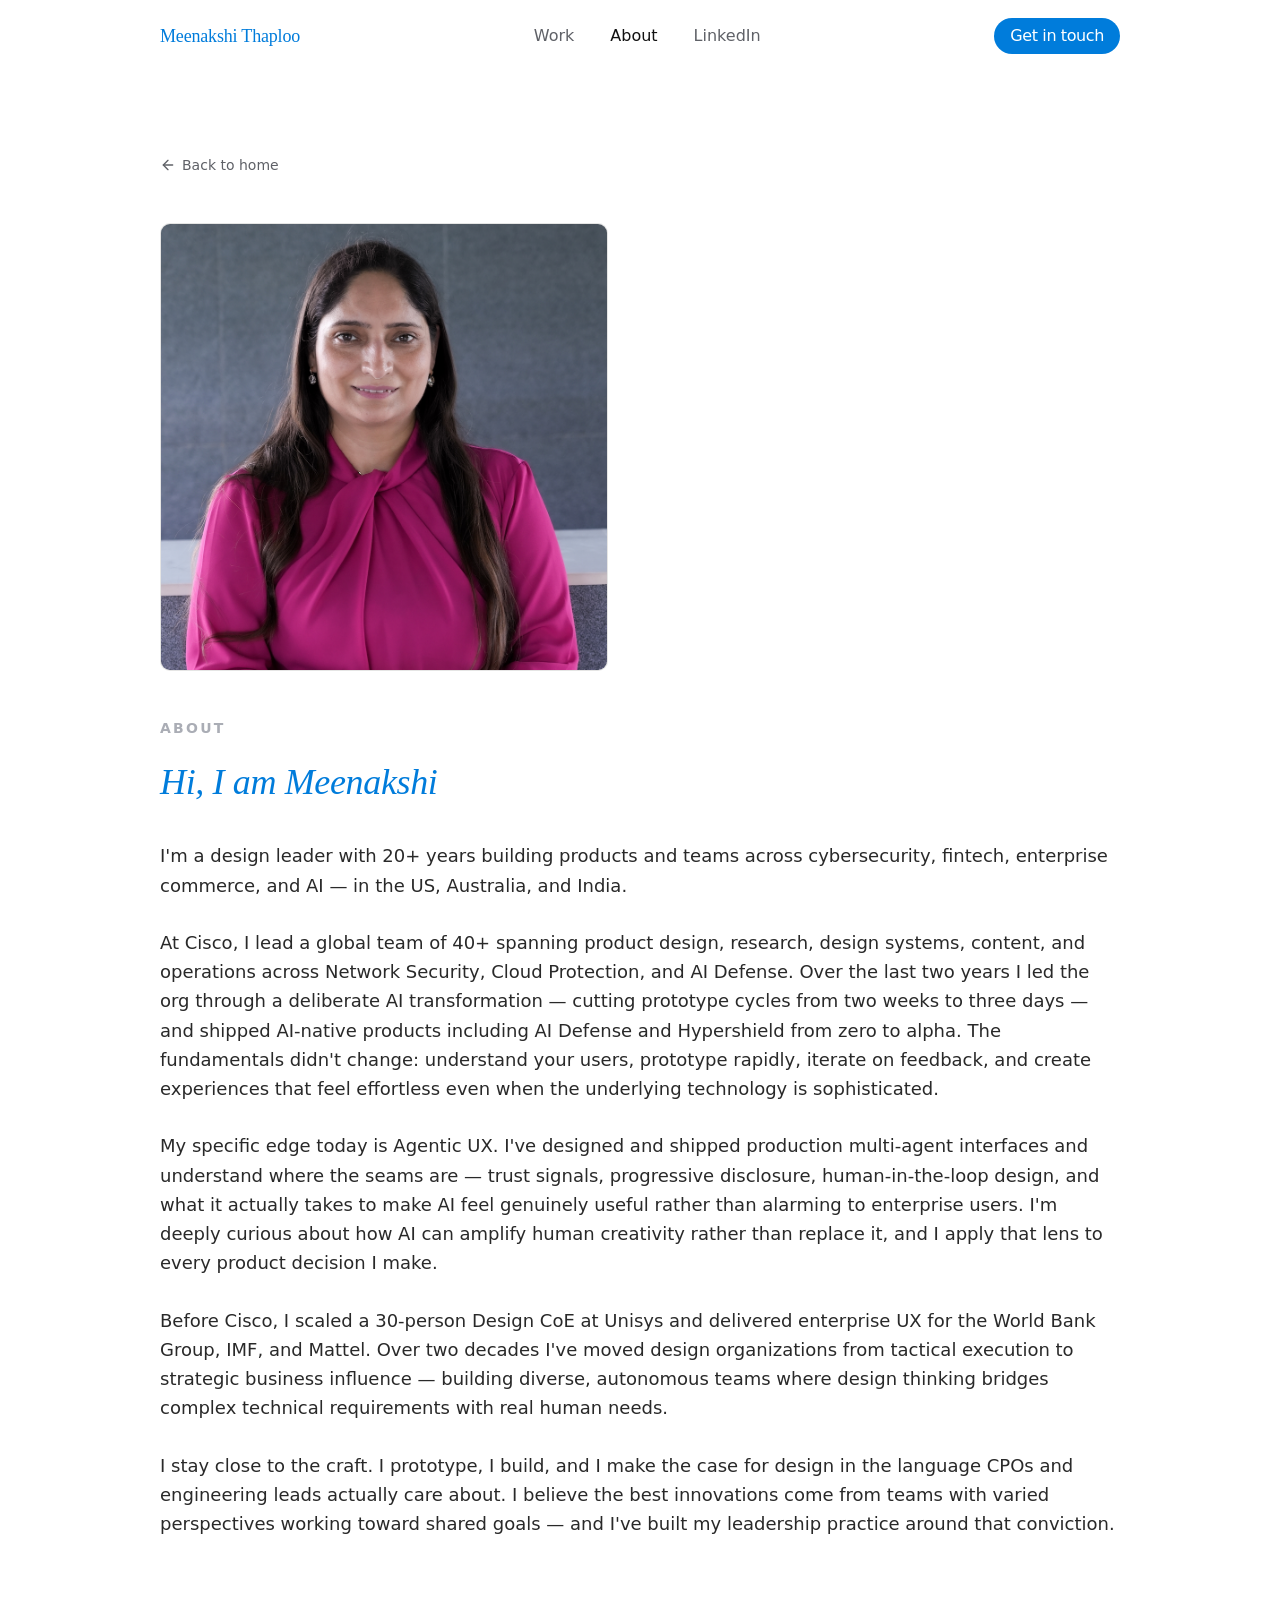
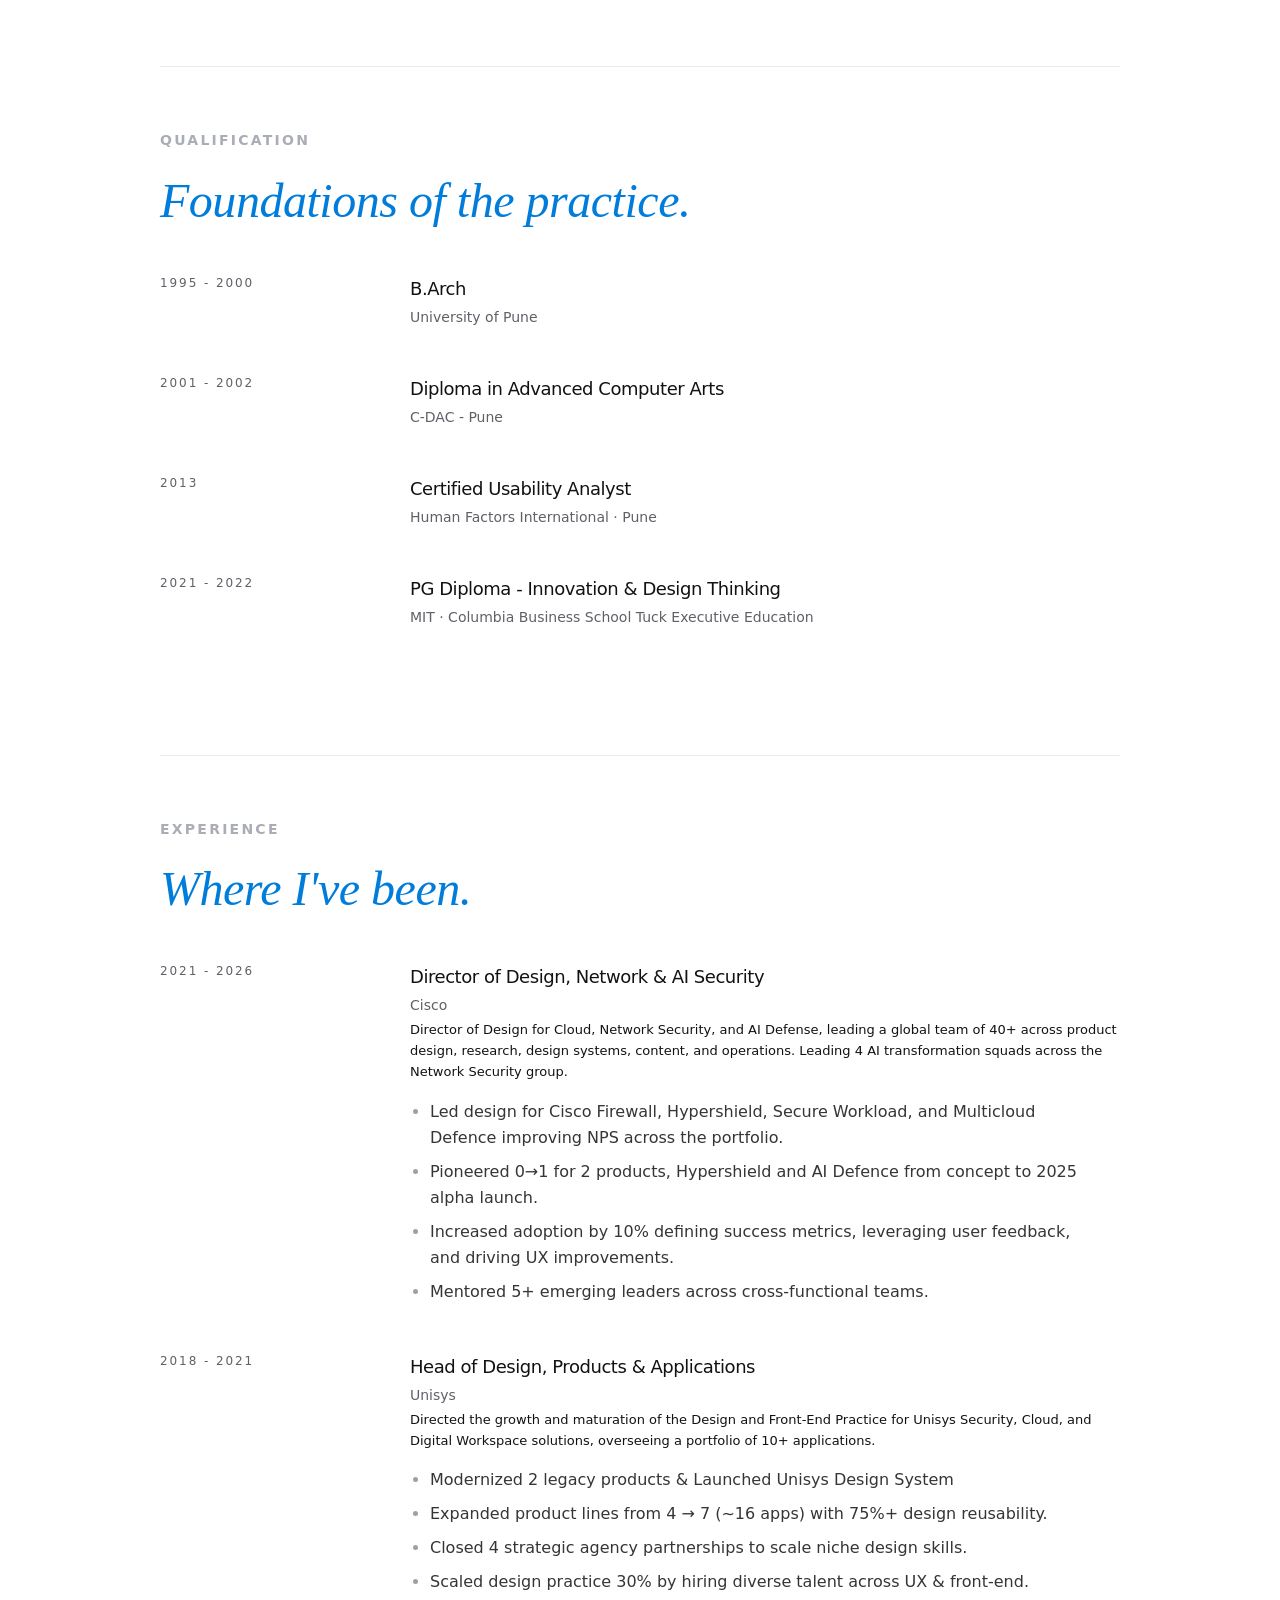
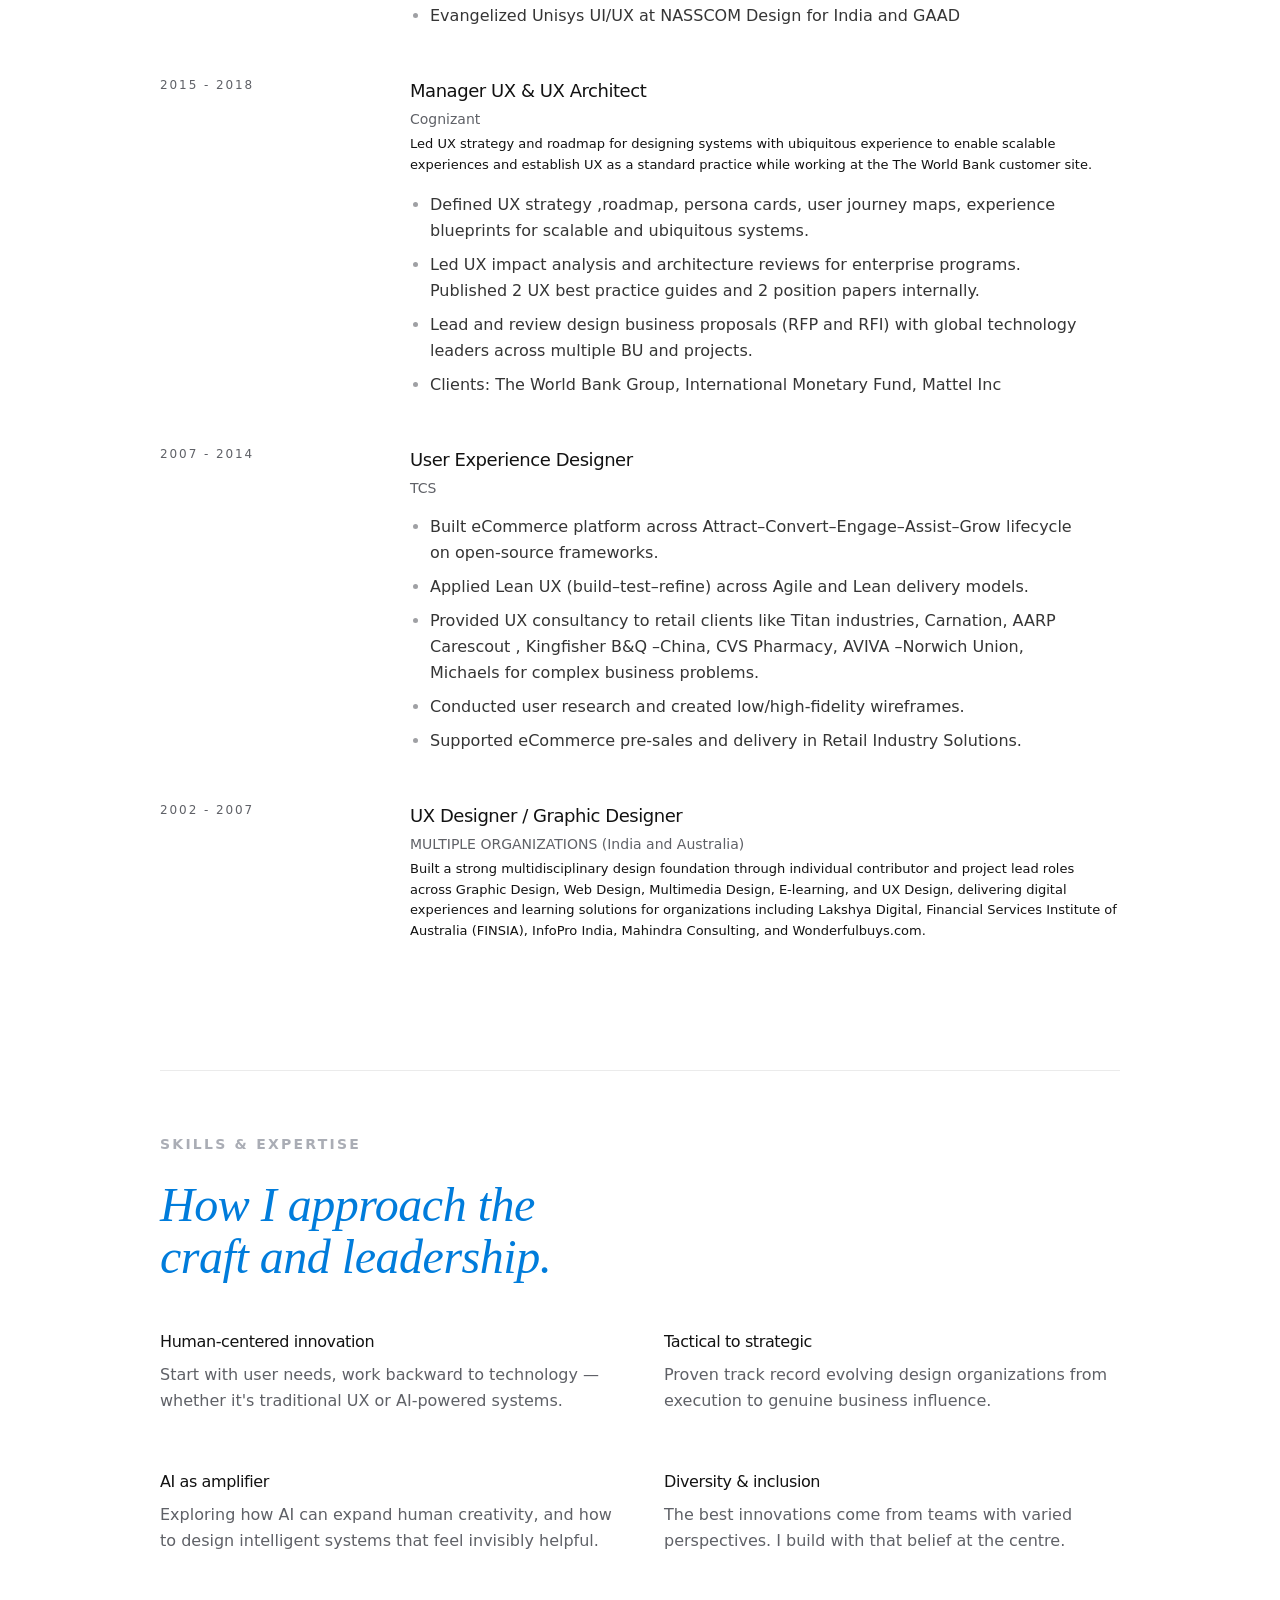
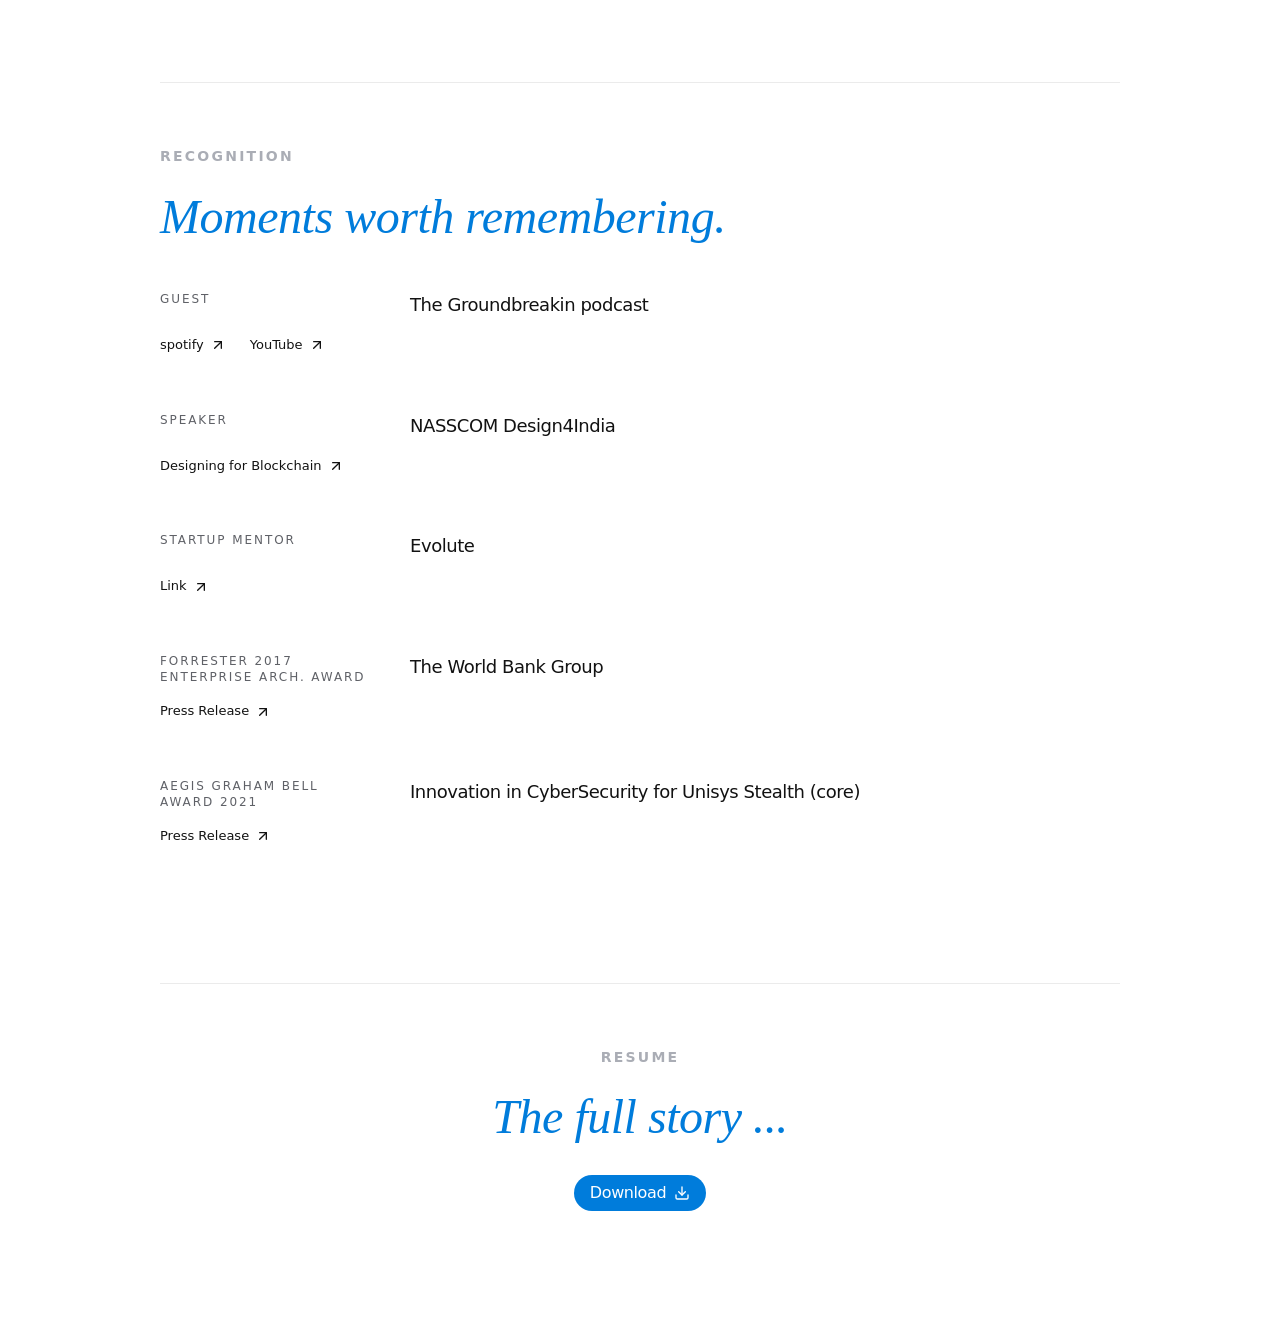
==== commit b2995401: "Site-wide: replace header logo image with non-italic text, shorten About hero heading - Header wordm" ====
--- a/about.html
+++ b/about.html
@@ -70,17 +70,10 @@
             class="group flex items-center"
             href="./index.html"
           >
-            <img
-              alt="Meenakshi"
-              class="h-5 w-auto select-none transition-transform duration-500 group-hover:scale-[1.03] md:h-6"
-              data-nimg="1"
-              decoding="async"
-              height="33"
-              src="./media/images/profile-name.png"
-              srcset="./media/images/profile-name.png 1x, ./media/images/profile-name.png 2x"
-              style="color: transparent"
-              width="66"
-            />
+            <span
+              class="select-none transition-transform duration-500 group-hover:scale-[1.03]"
+              style="display: inline-block; font-family: var(--font-serif), Georgia, serif; font-style: normal; font-weight: 500; font-size: clamp(1rem, 1.6vw, 1.125rem); line-height: 1; letter-spacing: -0.01em; color: hsl(var(--accent));"
+            >Meenakshi Thaploo</span>
           </a>
         </div>
         <nav aria-label="Primary" class="hidden items-center gap-1 md:flex">
@@ -211,8 +204,8 @@
           </div>
           <header class="mt-12">
             <p class="eyebrow">About</p>
-            <h1 class="type-editorial-heading mt-6 max-w-3xl text-balance">
-              Hi, I'm Meenakshi Thaploo!
+            <h1 class="type-editorial-heading mt-6 max-w-3xl text-balance" style="font-size: clamp(1.5rem, 4vw, 2.25rem);">
+              Hi, I am Meenakshi
             </h1>
           </header>
           <div class="mt-10">
